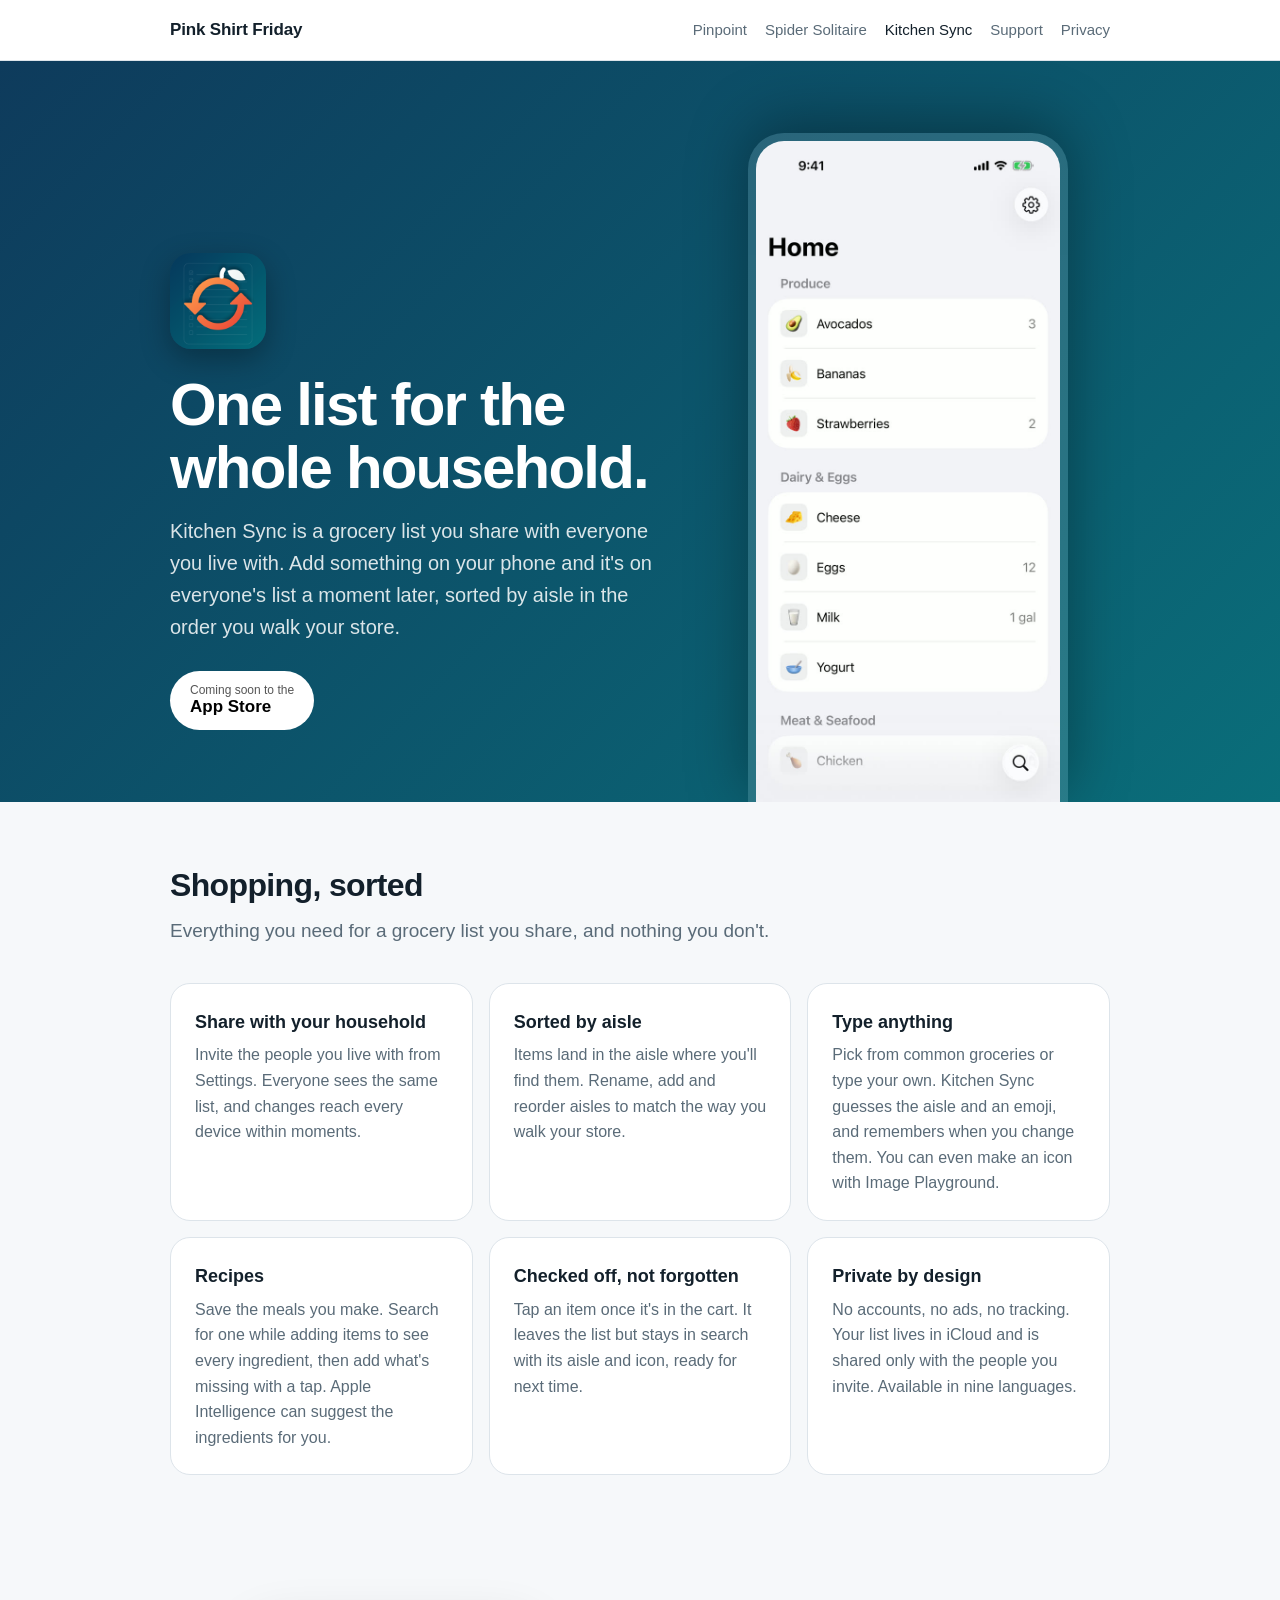
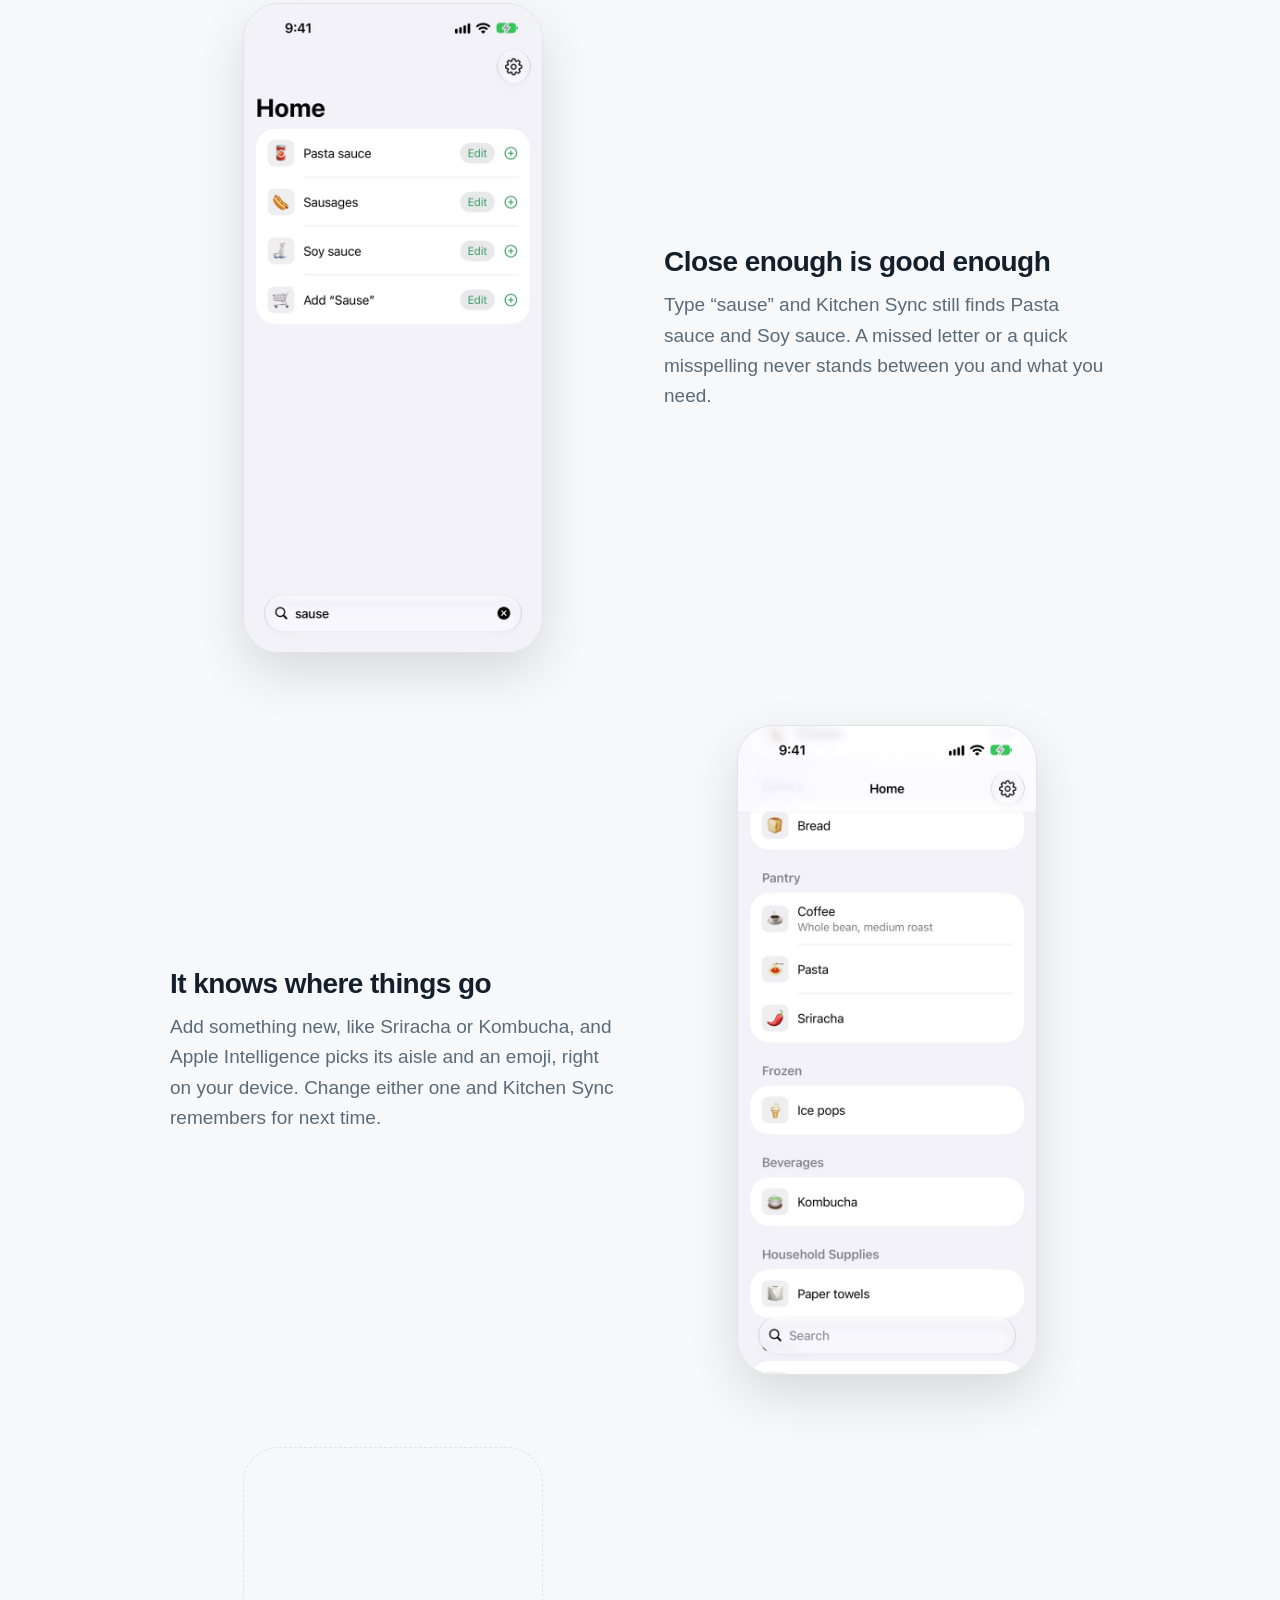
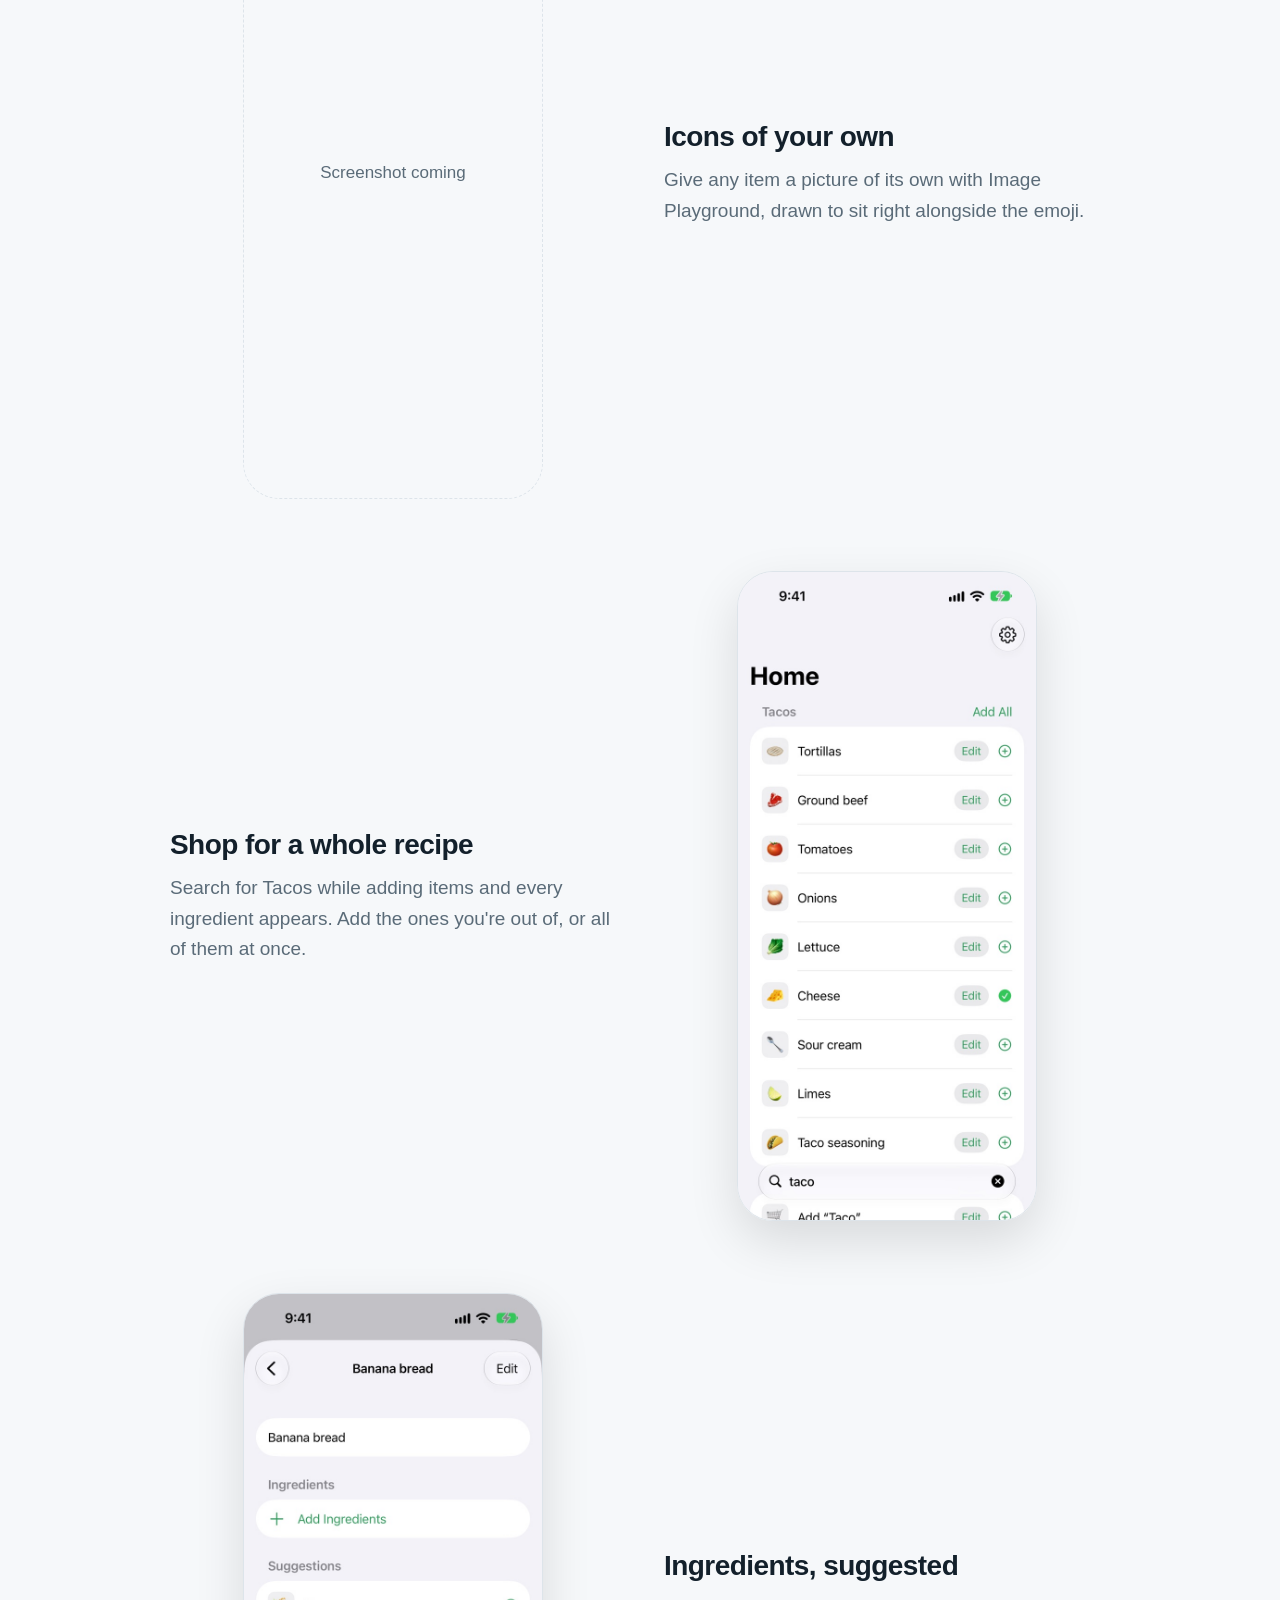
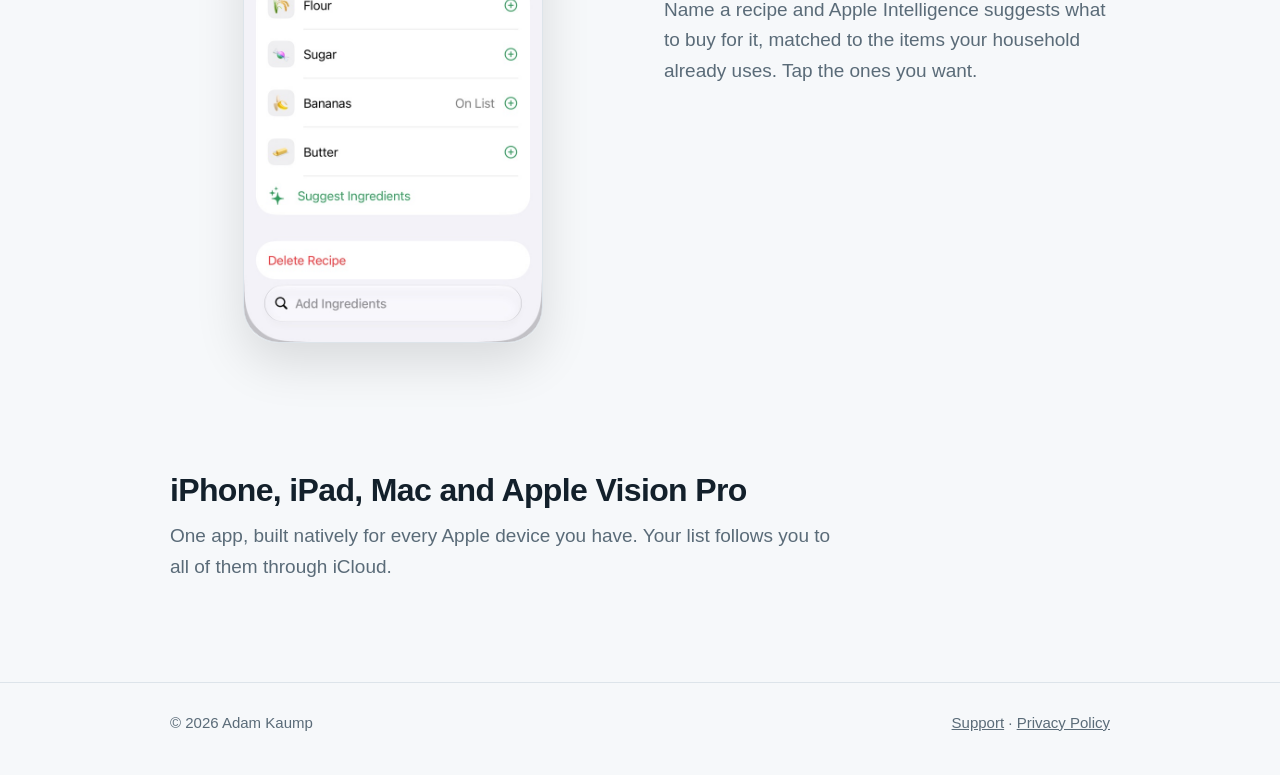
==== kitchen-sync/index.html @ 3f9046a2 "Spotlight Kitchen Sync features with a screenshot beside each Typo-tolerant search, guessed aisles, " ====
<!doctype html>
<html lang="en">
<head>
  <meta charset="utf-8">
  <meta name="viewport" content="width=device-width, initial-scale=1">
  <title>Kitchen Sync – Shared grocery list for your household</title>
  <meta name="description" content="One grocery list for everyone you live with, sorted by aisle in the order you walk your store. Recipes, smart suggestions and iCloud sync. For iPhone, iPad, Mac and Apple Vision Pro.">
  <meta property="og:title" content="Kitchen Sync">
  <meta property="og:description" content="One grocery list for the whole household, built for every Apple device.">
  <meta property="og:image" content="https://pinkshirtfriday.com/kitchen-sync/images/icon.png">
  <link rel="icon" href="/assets/favicon.png">
  <link rel="apple-touch-icon" href="/kitchen-sync/images/apple-touch-icon.png">
  <link rel="stylesheet" href="/assets/style.css">
</head>
<body>
  <header class="site-header">
    <div class="wrap">
      <a class="brand" href="/">Pink Shirt Friday</a>
      <nav class="nav">
        <a href="/pinpoint/">Pinpoint</a>
        <a href="/spider-solitaire/">Spider Solitaire</a>
        <a href="/kitchen-sync/" aria-current="page">Kitchen Sync</a>
        <a href="/support/">Support</a>
        <a href="/privacy/">Privacy</a>
      </nav>
    </div>
  </header>

  <main>
    <div class="hero">
      <div class="wrap">
        <div class="hero-copy">
          <img class="app-icon" src="/kitchen-sync/images/icon.png" alt="Kitchen Sync app icon">
          <h1>One list for the whole household.</h1>
          <p>Kitchen Sync is a grocery list you share with everyone you live with. Add something on your phone and it's on everyone's list a moment later, sorted by aisle in the order you walk your store.</p>
          <span class="badge"><span><small>Coming soon to the</small>App Store</span></span>
        </div>
        <img class="hero-phone" src="/kitchen-sync/images/01-list.jpg" alt="A grocery list sorted into Produce, Dairy &amp; Eggs and Meat &amp; Seafood, with quantities beside some items">
      </div>
    </div>

    <section>
      <div class="wrap">
        <h2>Shopping, sorted</h2>
        <p class="lead">Everything you need for a grocery list you share, and nothing you don't.</p>
        <div class="features">
          <div class="feature">
            <h3>Share with your household</h3>
            <p>Invite the people you live with from Settings. Everyone sees the same list, and changes reach every device within moments.</p>
          </div>
          <div class="feature">
            <h3>Sorted by aisle</h3>
            <p>Items land in the aisle where you'll find them. Rename, add and reorder aisles to match the way you walk your store.</p>
          </div>
          <div class="feature">
            <h3>Type anything</h3>
            <p>Pick from common groceries or type your own. Kitchen Sync guesses the aisle and an emoji, and remembers when you change them. You can even make an icon with Image Playground.</p>
          </div>
          <div class="feature">
            <h3>Recipes</h3>
            <p>Save the meals you make. Search for one while adding items to see every ingredient, then add what's missing with a tap. Apple Intelligence can suggest the ingredients for you.</p>
          </div>
          <div class="feature">
            <h3>Checked off, not forgotten</h3>
            <p>Tap an item once it's in the cart. It leaves the list but stays in search with its aisle and icon, ready for next time.</p>
          </div>
          <div class="feature">
            <h3>Private by design</h3>
            <p>No accounts, no ads, no tracking. Your list lives in iCloud and is shared only with the people you invite. Available in nine languages.</p>
          </div>
        </div>
      </div>
    </section>

    <section>
      <div class="wrap">
        <div class="spotlights">
          <div class="spotlight">
            <img src="/kitchen-sync/images/typos.jpg" alt="Searching for sause finds Pasta sauce, Sausages and Soy sauce" loading="lazy">
            <div>
              <h3>Close enough is good enough</h3>
              <p>Type “sause” and Kitchen Sync still finds Pasta sauce and Soy sauce. A missed letter or a quick misspelling never stands between you and what you need.</p>
            </div>
          </div>
          <div class="spotlight">
            <img src="/kitchen-sync/images/aisles-guessed.jpg" alt="Sriracha added to Pantry with a chili pepper, Ice pops to Frozen and Kombucha to Beverages" loading="lazy">
            <div>
              <h3>It knows where things go</h3>
              <p>Add something new, like Sriracha or Kombucha, and Apple Intelligence picks its aisle and an emoji, right on your device. Change either one and Kitchen Sync remembers for next time.</p>
            </div>
          </div>
          <div class="spotlight">
            <div class="shot-placeholder">Screenshot coming</div>
            <div>
              <h3>Icons of your own</h3>
              <p>Give any item a picture of its own with Image Playground, drawn to sit right alongside the emoji.</p>
            </div>
          </div>
          <div class="spotlight">
            <img src="/kitchen-sync/images/recipe-search.jpg" alt="Searching for taco shows the Tacos recipe's ingredients, with an Add All button" loading="lazy">
            <div>
              <h3>Shop for a whole recipe</h3>
              <p>Search for Tacos while adding items and every ingredient appears. Add the ones you're out of, or all of them at once.</p>
            </div>
          </div>
          <div class="spotlight">
            <img src="/kitchen-sync/images/suggested-ingredients.jpg" alt="A Banana bread recipe with suggested ingredients: flour, sugar, bananas and butter" loading="lazy">
            <div>
              <h3>Ingredients, suggested</h3>
              <p>Name a recipe and Apple Intelligence suggests what to buy for it, matched to the items your household already uses. Tap the ones you want.</p>
            </div>
          </div>
        </div>
      </div>
    </section>

    <section class="platforms">
      <div class="wrap">
        <h2>iPhone, iPad, Mac and Apple Vision Pro</h2>
        <p class="lead">One app, built natively for every Apple device you have. Your list follows you to all of them through iCloud.</p>
      </div>
    </section>
  </main>

  <footer class="site-footer">
    <div class="wrap">
      <span>© 2026 Adam Kaump</span>
      <span><a href="/support/">Support</a> · <a href="/privacy/">Privacy Policy</a></span>
    </div>
  </footer>
</body>
</html>
---- assets/style.css ----
:root {
  --bg: #f6f8fa;
  --surface: #ffffff;
  --text: #13202b;
  --muted: #5a6b78;
  --line: #dde4ea;
  --accent: #e5483d;
  --ocean-1: #0e3b5c;
  --ocean-2: #0a6e7a;
  --radius: 20px;
  color-scheme: light dark;
}

@media (prefers-color-scheme: dark) {
  :root {
    --bg: #0b141b;
    --surface: #121f29;
    --text: #e8eef3;
    --muted: #9aabb8;
    --line: #22323e;
    --accent: #ff6f60;
  }
}

* { box-sizing: border-box; }

html { -webkit-text-size-adjust: 100%; }

body {
  margin: 0;
  background: var(--bg);
  color: var(--text);
  font: 17px/1.6 -apple-system, BlinkMacSystemFont, "SF Pro Text", "Segoe UI", Roboto, Helvetica, Arial, sans-serif;
}

a { color: var(--accent); }
a:hover { text-decoration-thickness: 2px; }

img { max-width: 100%; height: auto; display: block; }

.wrap { max-width: 980px; margin: 0 auto; padding: 0 20px; }
.narrow { max-width: 720px; }

.site-header {
  border-bottom: 1px solid var(--line);
  background: var(--surface);
}
.site-header .wrap {
  display: flex;
  align-items: center;
  justify-content: space-between;
  gap: 16px;
  min-height: 60px;
}
.brand {
  font-weight: 700;
  color: var(--text);
  text-decoration: none;
  letter-spacing: -0.01em;
}
.nav { display: flex; gap: 18px; flex-wrap: wrap; }
.nav a { color: var(--muted); text-decoration: none; font-size: 15px; }
.nav a:hover, .nav a[aria-current="page"] { color: var(--text); }

.hero {
  background: linear-gradient(135deg, var(--ocean-1), var(--ocean-2));
  color: #fff;
  padding: 72px 0 0;
  overflow: hidden;
}
.hero .wrap {
  display: grid;
  grid-template-columns: 1.1fr 0.9fr;
  gap: 40px;
  align-items: end;
}
.hero-copy { padding-bottom: 72px; }
.hero .app-icon {
  width: 96px;
  border-radius: 22%;
  box-shadow: 0 10px 30px rgba(0, 0, 0, 0.3);
  margin-bottom: 24px;
}
.hero h1 {
  font-size: clamp(40px, 6vw, 60px);
  line-height: 1.05;
  margin: 0 0 16px;
  letter-spacing: -0.03em;
}
.hero p { font-size: 20px; color: rgba(255, 255, 255, 0.85); margin: 0 0 28px; max-width: 30em; }
.hero-phone {
  justify-self: center;
  width: min(320px, 100%);
  border-radius: 36px 36px 0 0;
  border: 8px solid rgba(255, 255, 255, 0.12);
  border-bottom: 0;
  box-shadow: 0 -10px 60px rgba(0, 0, 0, 0.35);
}

.badge {
  display: inline-flex;
  align-items: center;
  gap: 10px;
  background: #fff;
  color: #000;
  text-decoration: none;
  font-weight: 600;
  padding: 12px 20px;
  border-radius: 999px;
}
.badge small { display: block; font-weight: 400; font-size: 12px; color: #555; line-height: 1.2; }
.badge span { line-height: 1.2; }

section { padding: 64px 0; }
section h2 {
  font-size: 32px;
  letter-spacing: -0.02em;
  margin: 0 0 12px;
  line-height: 1.2;
}
.lead { color: var(--muted); font-size: 19px; margin: 0 0 36px; max-width: 36em; }

.features {
  display: grid;
  grid-template-columns: repeat(auto-fit, minmax(240px, 1fr));
  gap: 16px;
}
.feature {
  background: var(--surface);
  border: 1px solid var(--line);
  border-radius: var(--radius);
  padding: 24px;
}
.feature h3 { margin: 0 0 6px; font-size: 18px; }
.feature p { margin: 0; color: var(--muted); font-size: 16px; }

.gallery {
  display: flex;
  gap: 20px;
  overflow-x: auto;
  scroll-snap-type: x mandatory;
  padding-bottom: 12px;
}
.gallery figure { margin: 0; flex: 0 0 min(260px, 70%); scroll-snap-align: start; }
.gallery img { border-radius: 28px; border: 1px solid var(--line); }
.gallery figcaption { color: var(--muted); font-size: 15px; margin-top: 10px; text-align: center; }

/* Spotlights: a screenshot beside a short callout, alternating sides. */
.spotlights { display: grid; gap: 72px; }
.spotlight {
  display: grid;
  grid-template-columns: 1fr 1fr;
  gap: 48px;
  align-items: center;
}
.spotlight > :first-child {
  justify-self: center;
  width: min(300px, 100%);
  border-radius: 36px;
  border: 1px solid var(--line);
  box-shadow: 0 20px 50px rgba(0, 0, 0, 0.12);
}
.spotlight:nth-child(even) > :first-child { order: 2; }
.spotlight h3 { font-size: 28px; letter-spacing: -0.02em; line-height: 1.2; margin: 0 0 12px; }
.spotlight p { color: var(--muted); font-size: 19px; margin: 0; max-width: 26em; }
.shot-placeholder {
  aspect-ratio: 644 / 1400;
  display: grid;
  place-items: center;
  color: var(--muted);
  border-style: dashed !important;
  box-shadow: none !important;
}

.platforms img { border-radius: 14px; border: 1px solid var(--line); margin-top: 8px; }

.doc { padding: 56px 0 72px; }
.doc h1 { font-size: clamp(32px, 5vw, 44px); letter-spacing: -0.02em; line-height: 1.15; margin: 0 0 8px; }
.doc .updated { color: var(--muted); margin: 0 0 32px; }
.doc h2 { font-size: 22px; margin: 36px 0 8px; }
.doc p, .doc li { color: var(--text); }
.doc ul { padding-left: 1.2em; }

.callout {
  background: var(--surface);
  border: 1px solid var(--line);
  border-left: 4px solid var(--accent);
  border-radius: 12px;
  padding: 18px 20px;
  margin: 24px 0;
}
.callout p { margin: 0; }

details {
  background: var(--surface);
  border: 1px solid var(--line);
  border-radius: 14px;
  padding: 16px 20px;
  margin: 12px 0;
}
summary { cursor: pointer; font-weight: 600; }
details p { margin: 10px 0 0; color: var(--muted); }

.apps { display: grid; gap: 16px; }
.app-card {
  display: flex;
  align-items: center;
  gap: 20px;
  background: var(--surface);
  border: 1px solid var(--line);
  border-radius: var(--radius);
  padding: 20px;
  color: var(--text);
  text-decoration: none;
}
.app-card:hover { border-color: var(--muted); }
.app-card img { width: 72px; border-radius: 22%; flex: none; }
.app-card h3 { margin: 0; font-size: 20px; }
.app-card p { margin: 2px 0 0; color: var(--muted); }

.site-footer {
  border-top: 1px solid var(--line);
  color: var(--muted);
  font-size: 15px;
  padding: 28px 0 40px;
}
.site-footer .wrap { display: flex; flex-wrap: wrap; gap: 8px 24px; justify-content: space-between; }
.site-footer a { color: var(--muted); }

@media (max-width: 760px) {
  .hero { padding-top: 48px; }
  .hero .wrap { grid-template-columns: 1fr; gap: 8px; }
  .hero-copy { padding-bottom: 32px; }
  .hero-phone { width: min(260px, 80%); }
  .spotlights { gap: 56px; }
  .spotlight { grid-template-columns: 1fr; gap: 24px; }
  .spotlight:nth-child(even) > :first-child { order: 0; }
  .spotlight > :first-child { width: min(260px, 80%); }
  section { padding: 48px 0; }
}
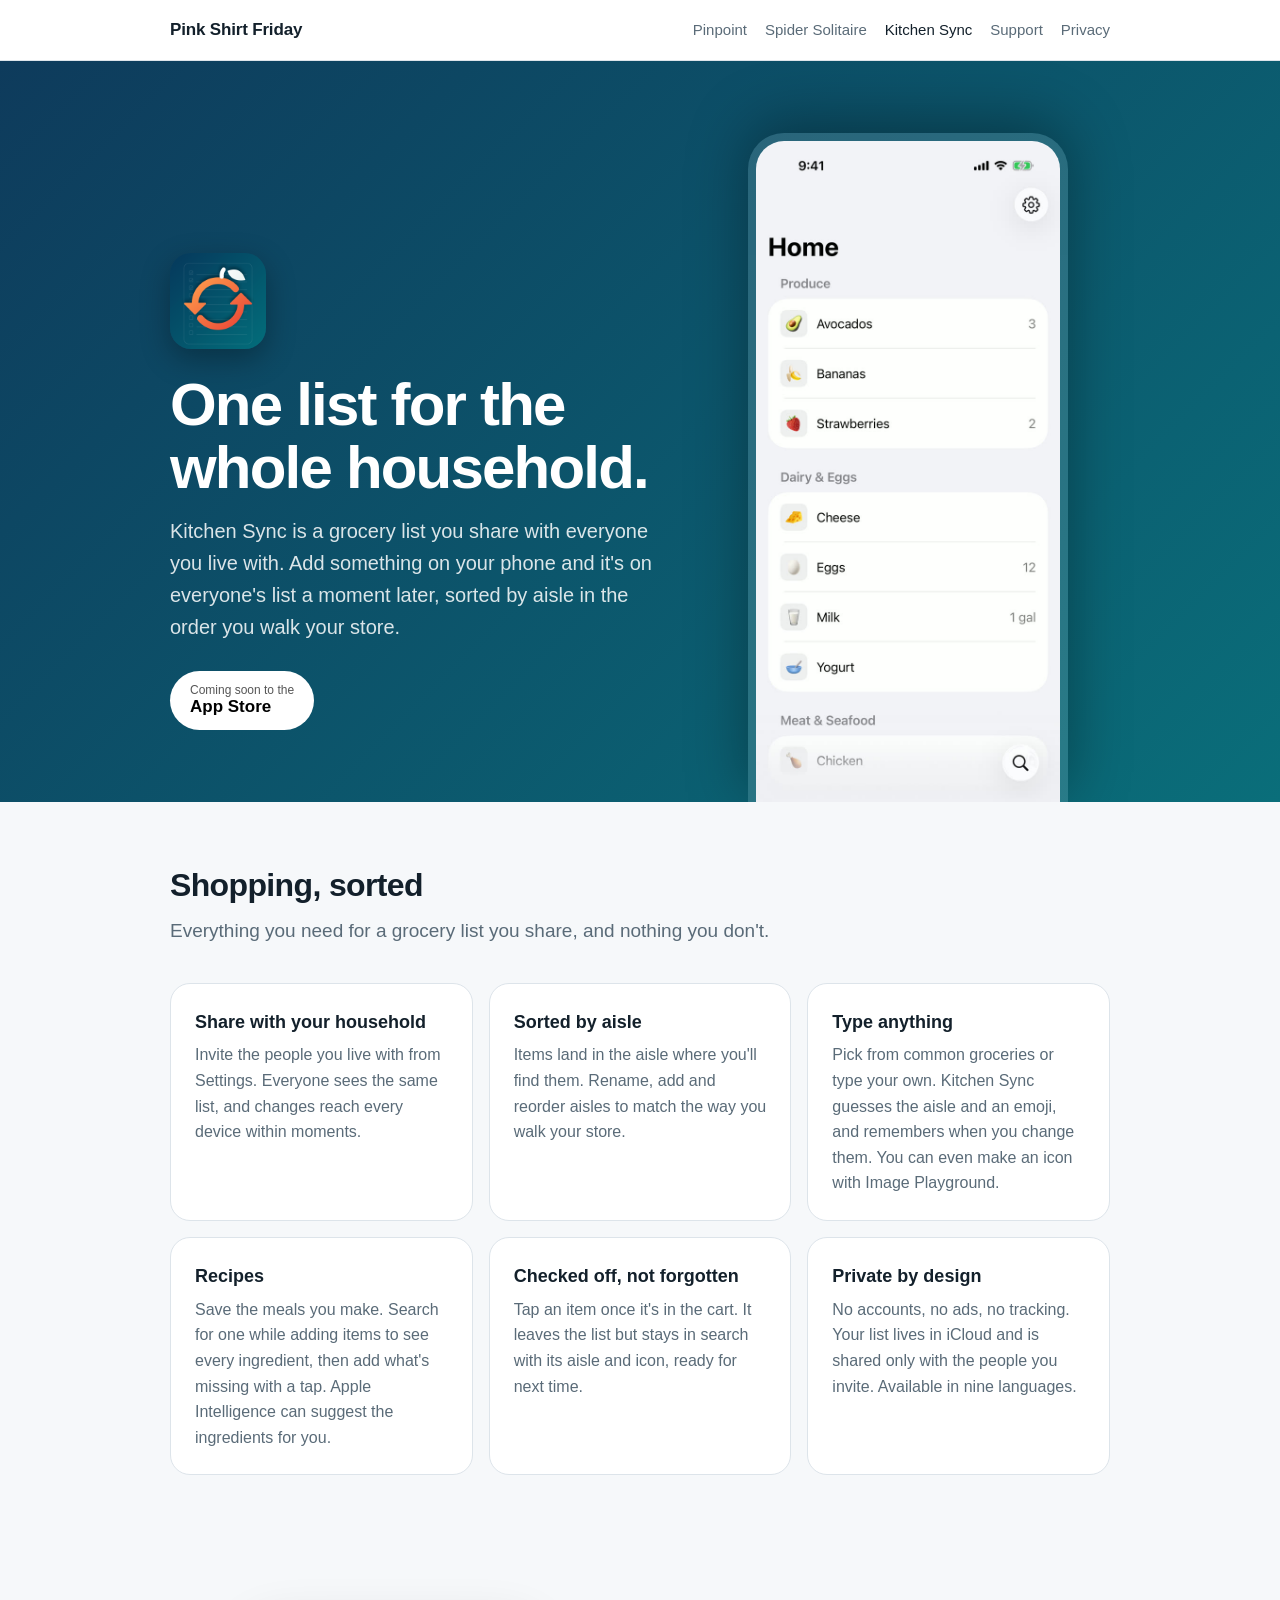
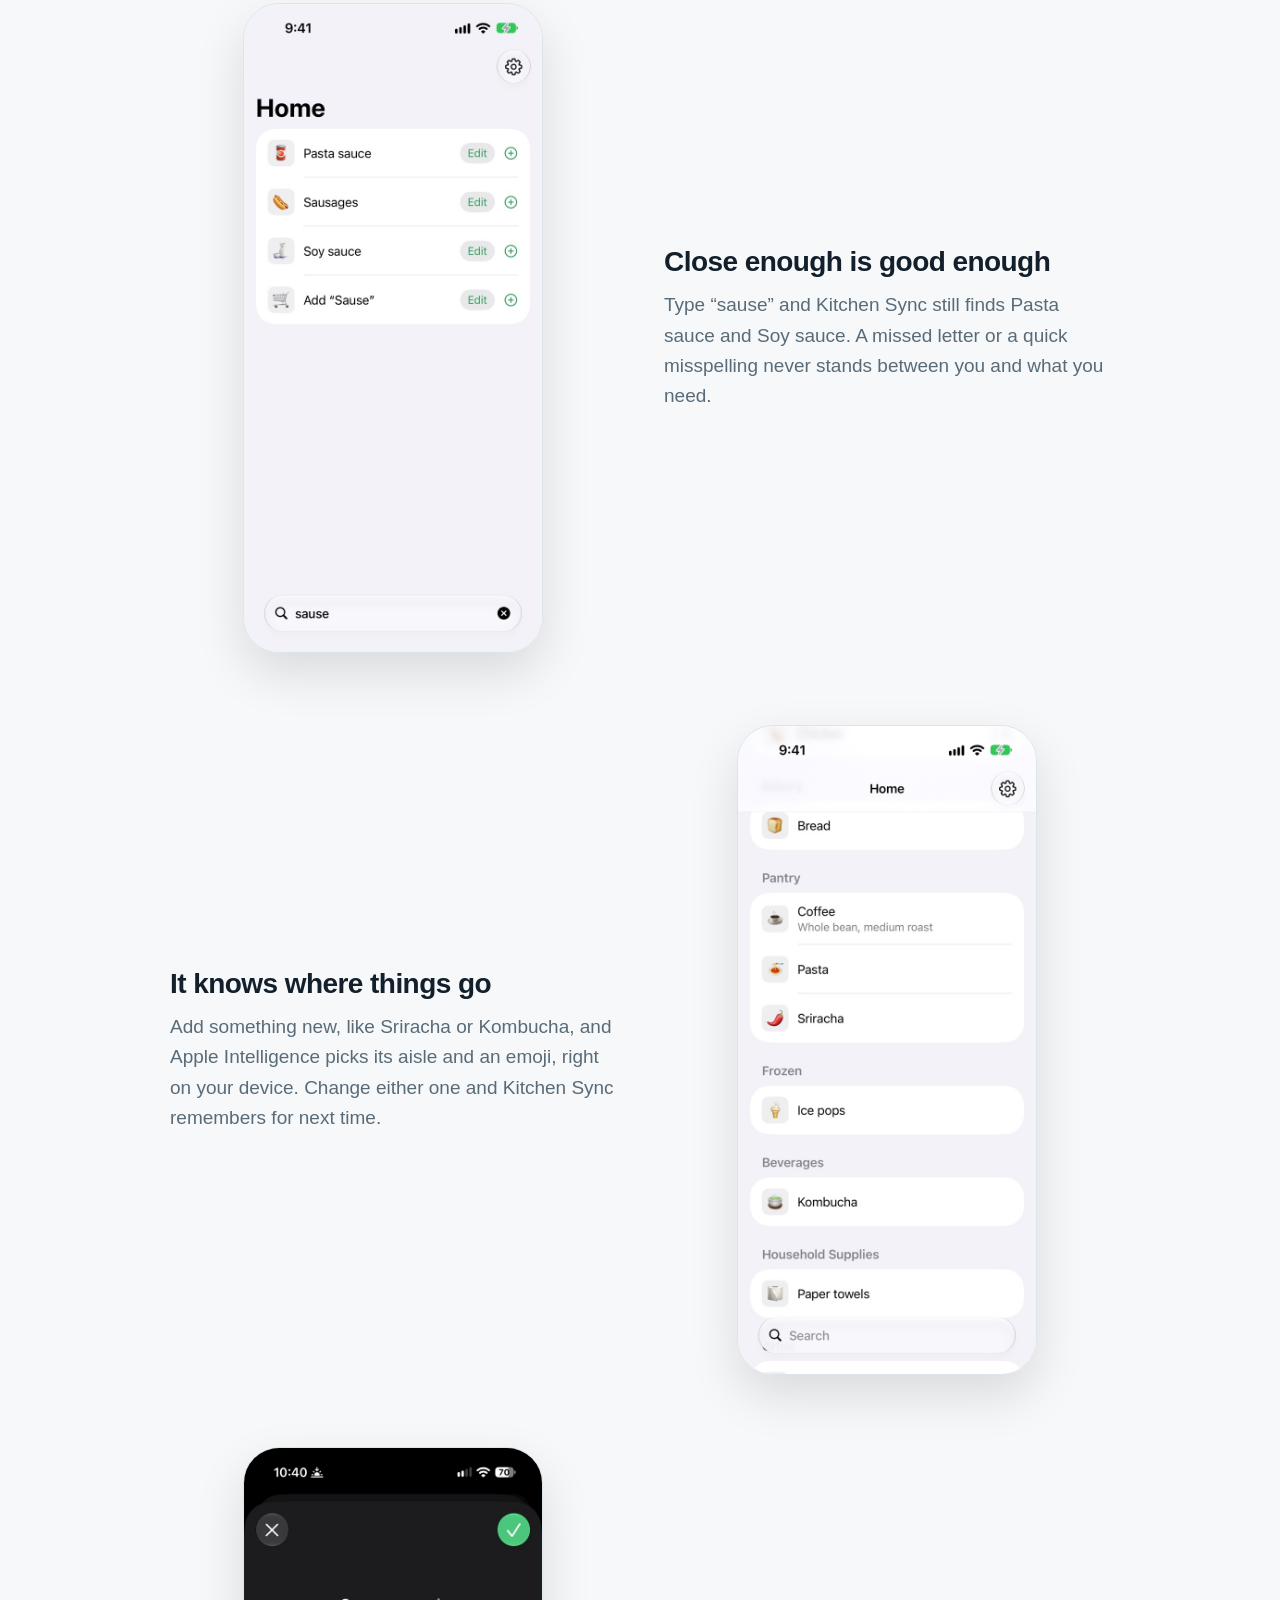
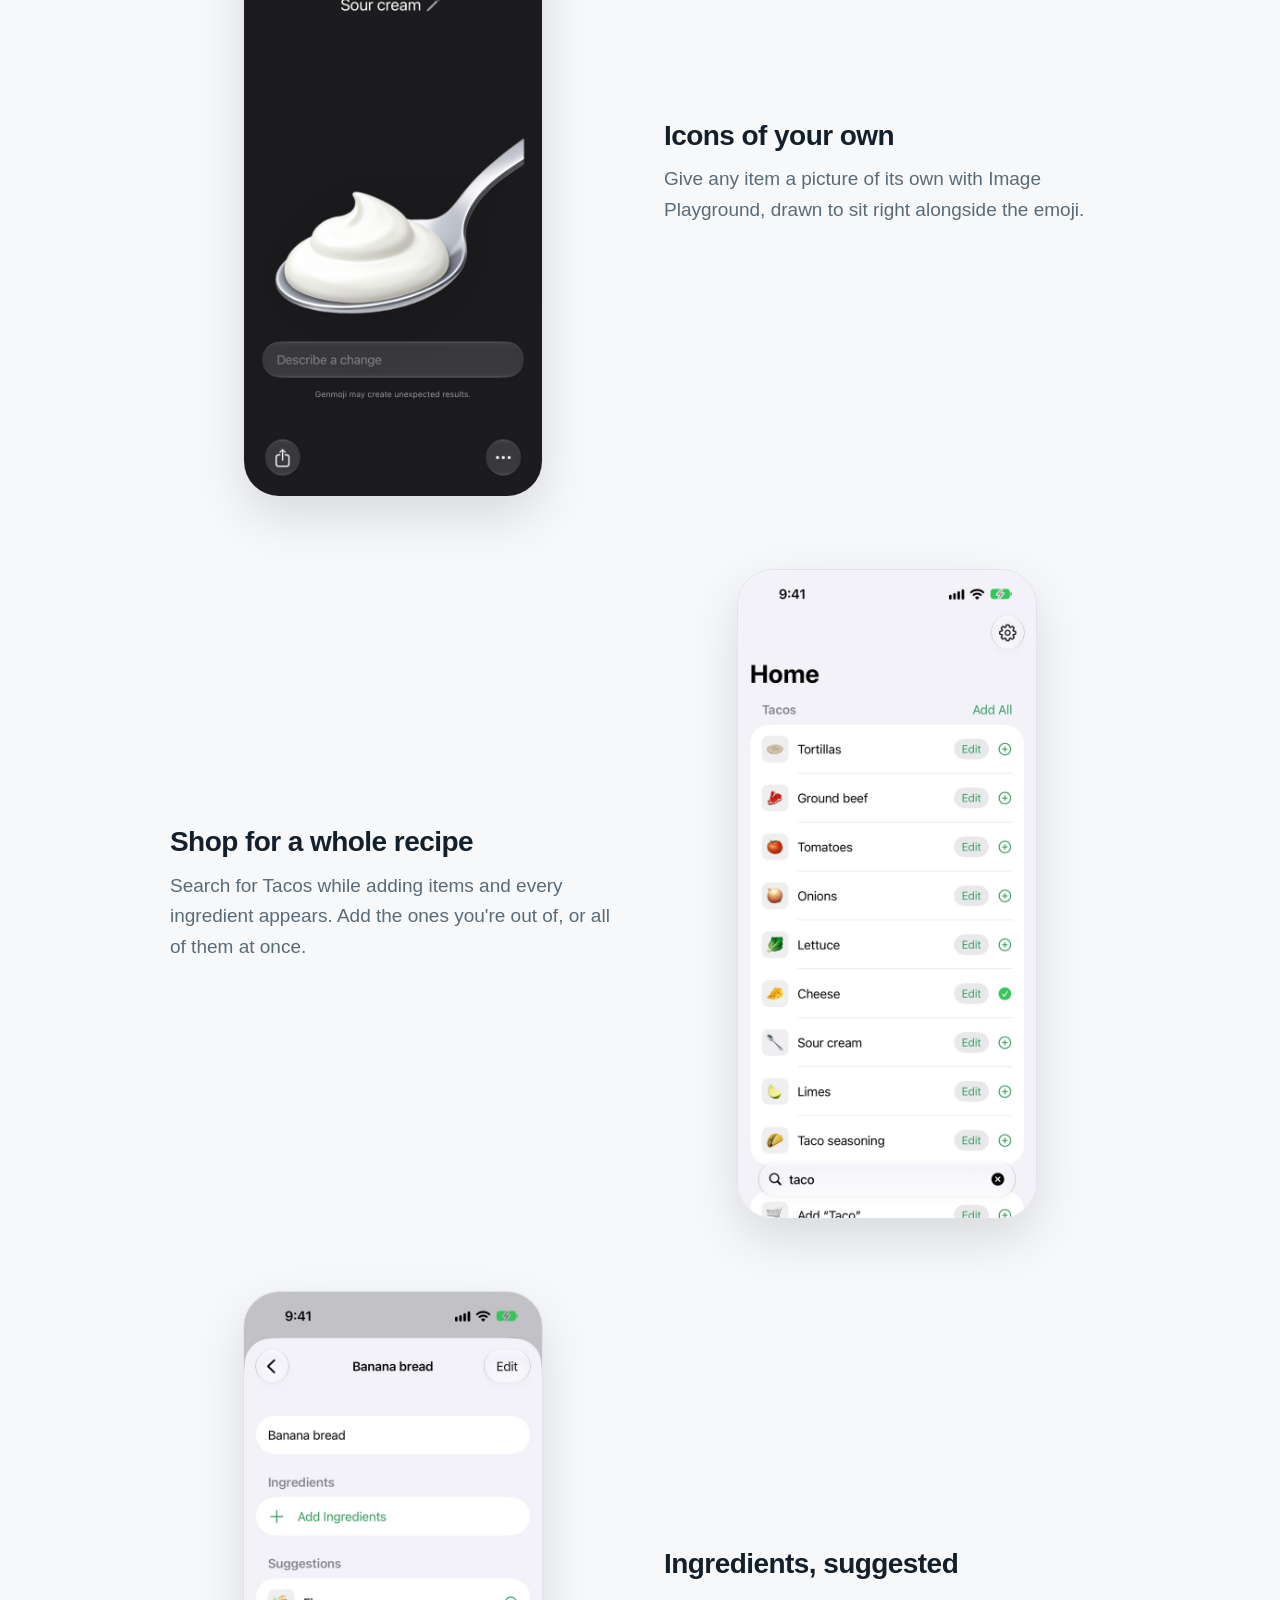
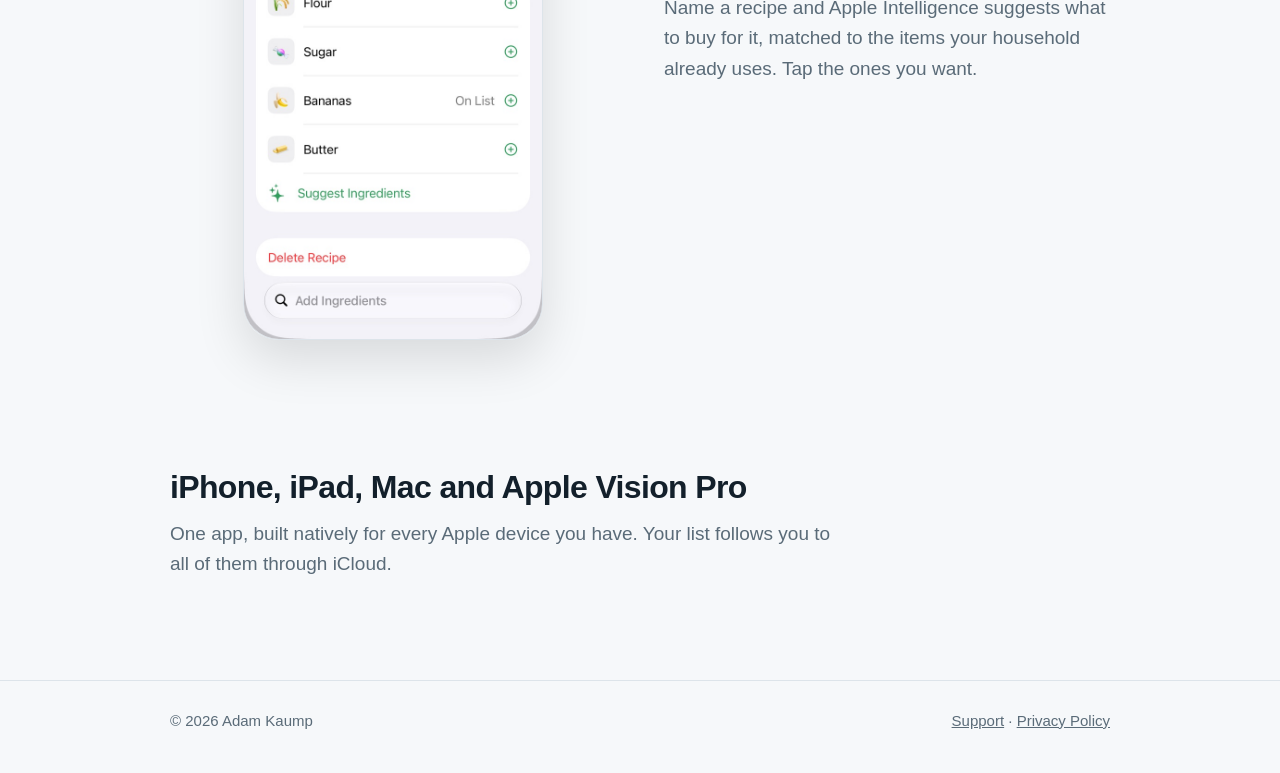
==== commit e1c507b8: "Show Image Playground drawing an icon for sour cream Co-Authored-By: Claude Opus 5.5 (1M context) <n" ====
--- a/kitchen-sync/index.html
+++ b/kitchen-sync/index.html
@@ -90,7 +90,7 @@
             </div>
           </div>
           <div class="spotlight">
-            <div class="shot-placeholder">Screenshot coming</div>
+            <img src="/kitchen-sync/images/image-playground.jpg" alt="Image Playground drawing sour cream piled on a spoon, ready to use as the item's icon" loading="lazy">
             <div>
               <h3>Icons of your own</h3>
               <p>Give any item a picture of its own with Image Playground, drawn to sit right alongside the emoji.</p>
--- a/assets/style.css
+++ b/assets/style.css
@@ -163,14 +163,6 @@
 .spotlight:nth-child(even) > :first-child { order: 2; }
 .spotlight h3 { font-size: 28px; letter-spacing: -0.02em; line-height: 1.2; margin: 0 0 12px; }
 .spotlight p { color: var(--muted); font-size: 19px; margin: 0; max-width: 26em; }
-.shot-placeholder {
-  aspect-ratio: 644 / 1400;
-  display: grid;
-  place-items: center;
-  color: var(--muted);
-  border-style: dashed !important;
-  box-shadow: none !important;
-}
 
 .platforms img { border-radius: 14px; border: 1px solid var(--line); margin-top: 8px; }
 
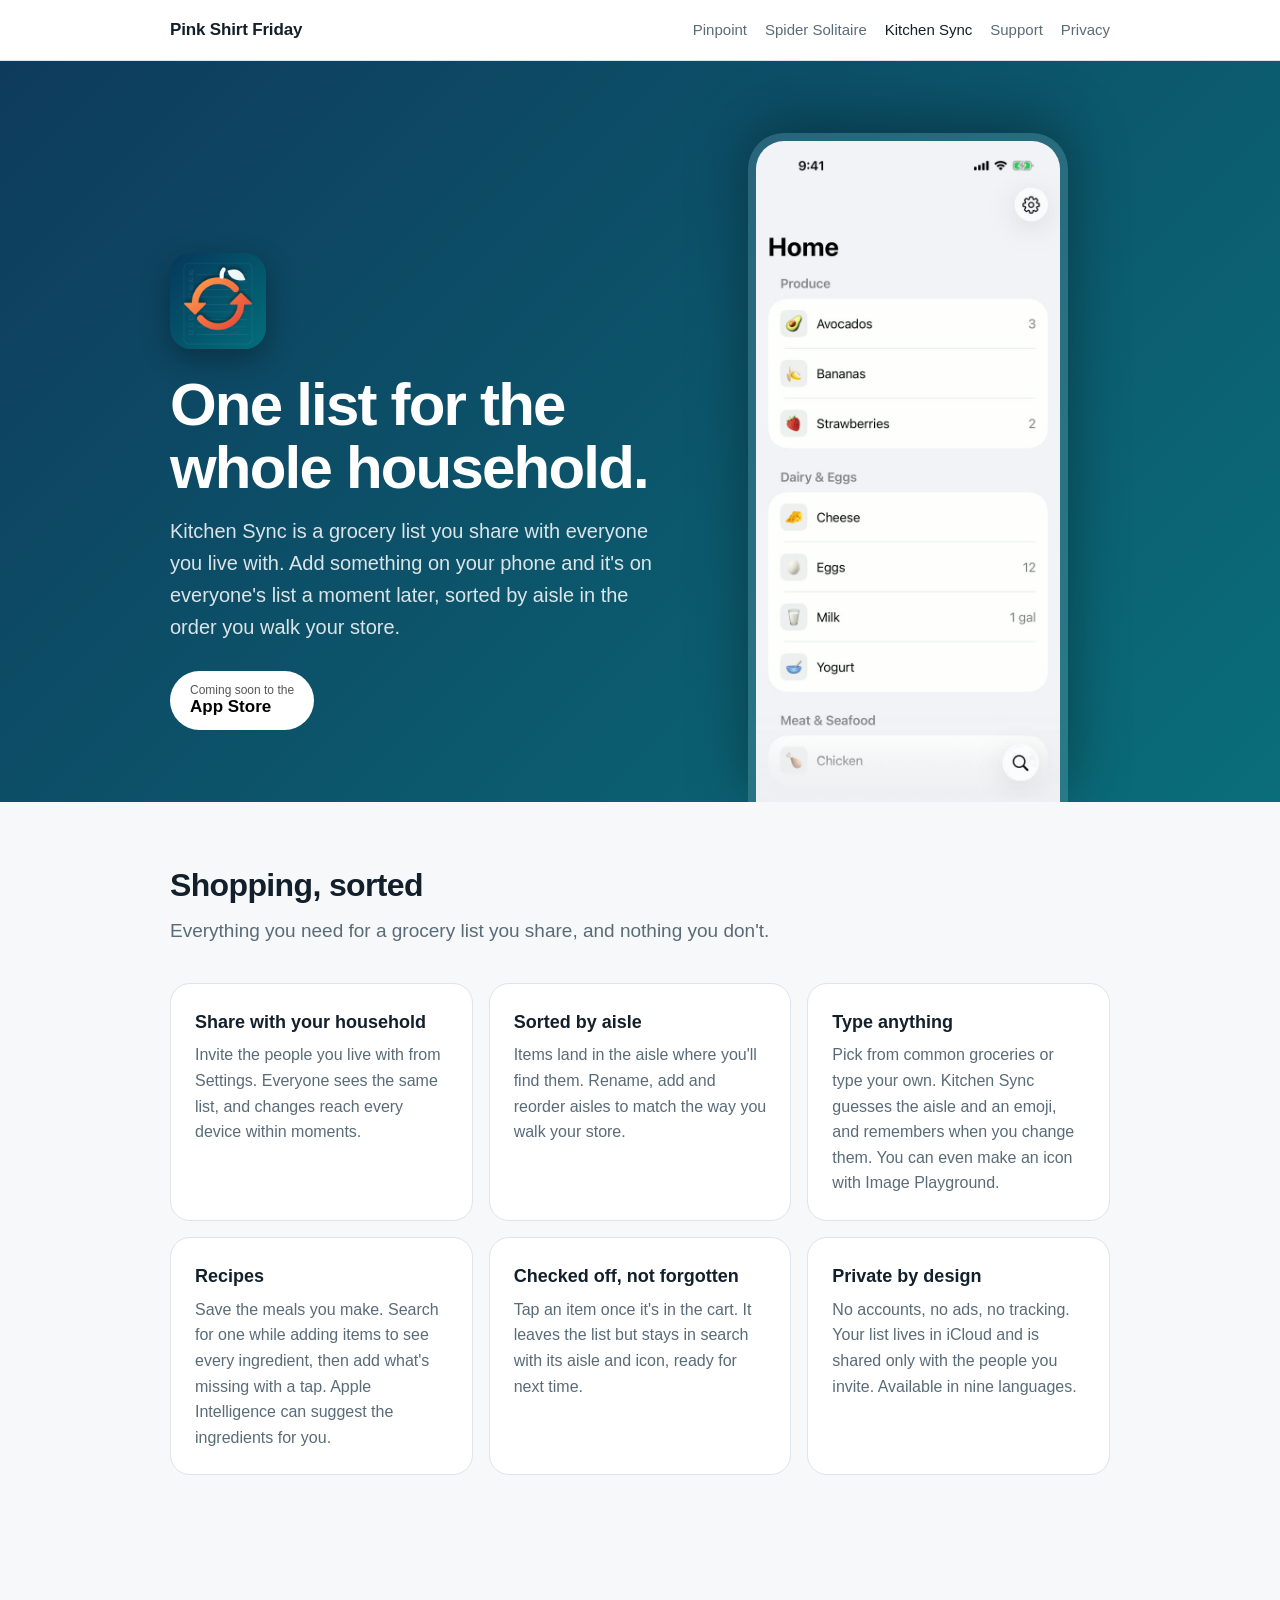
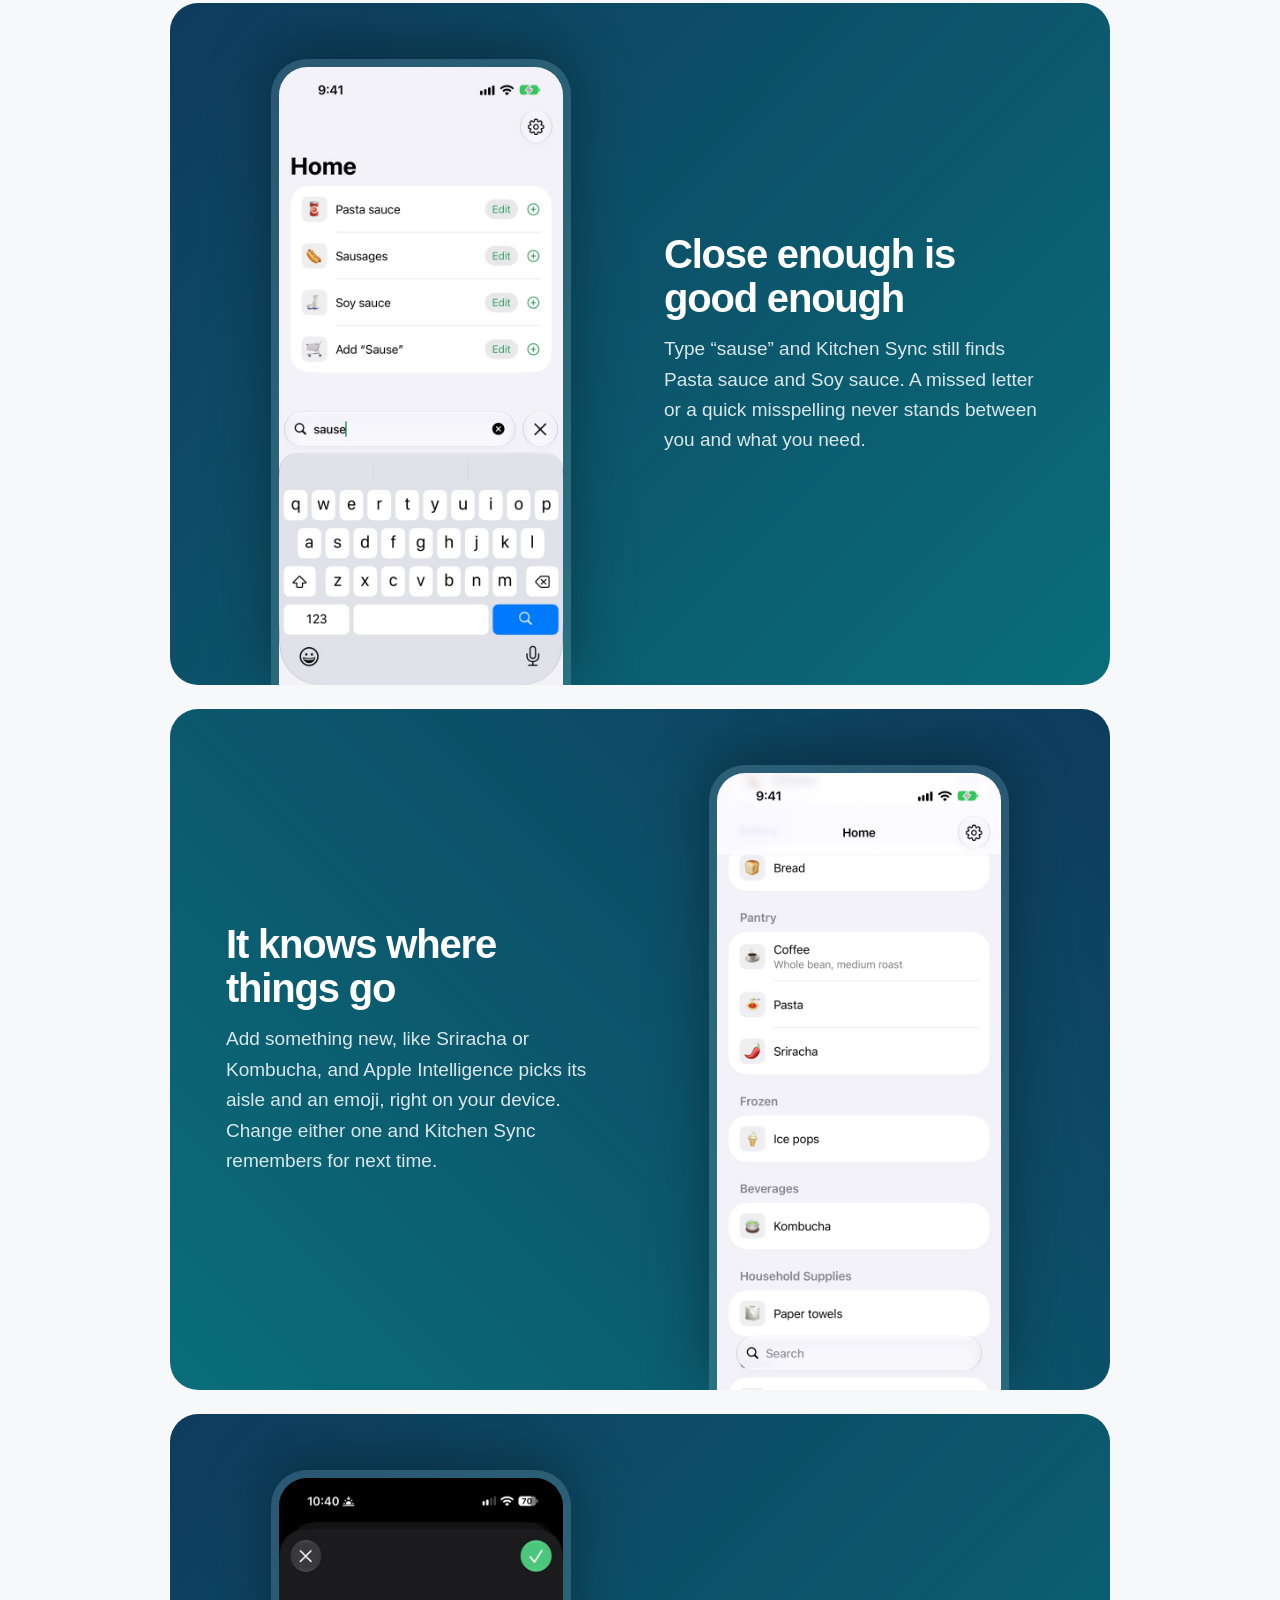
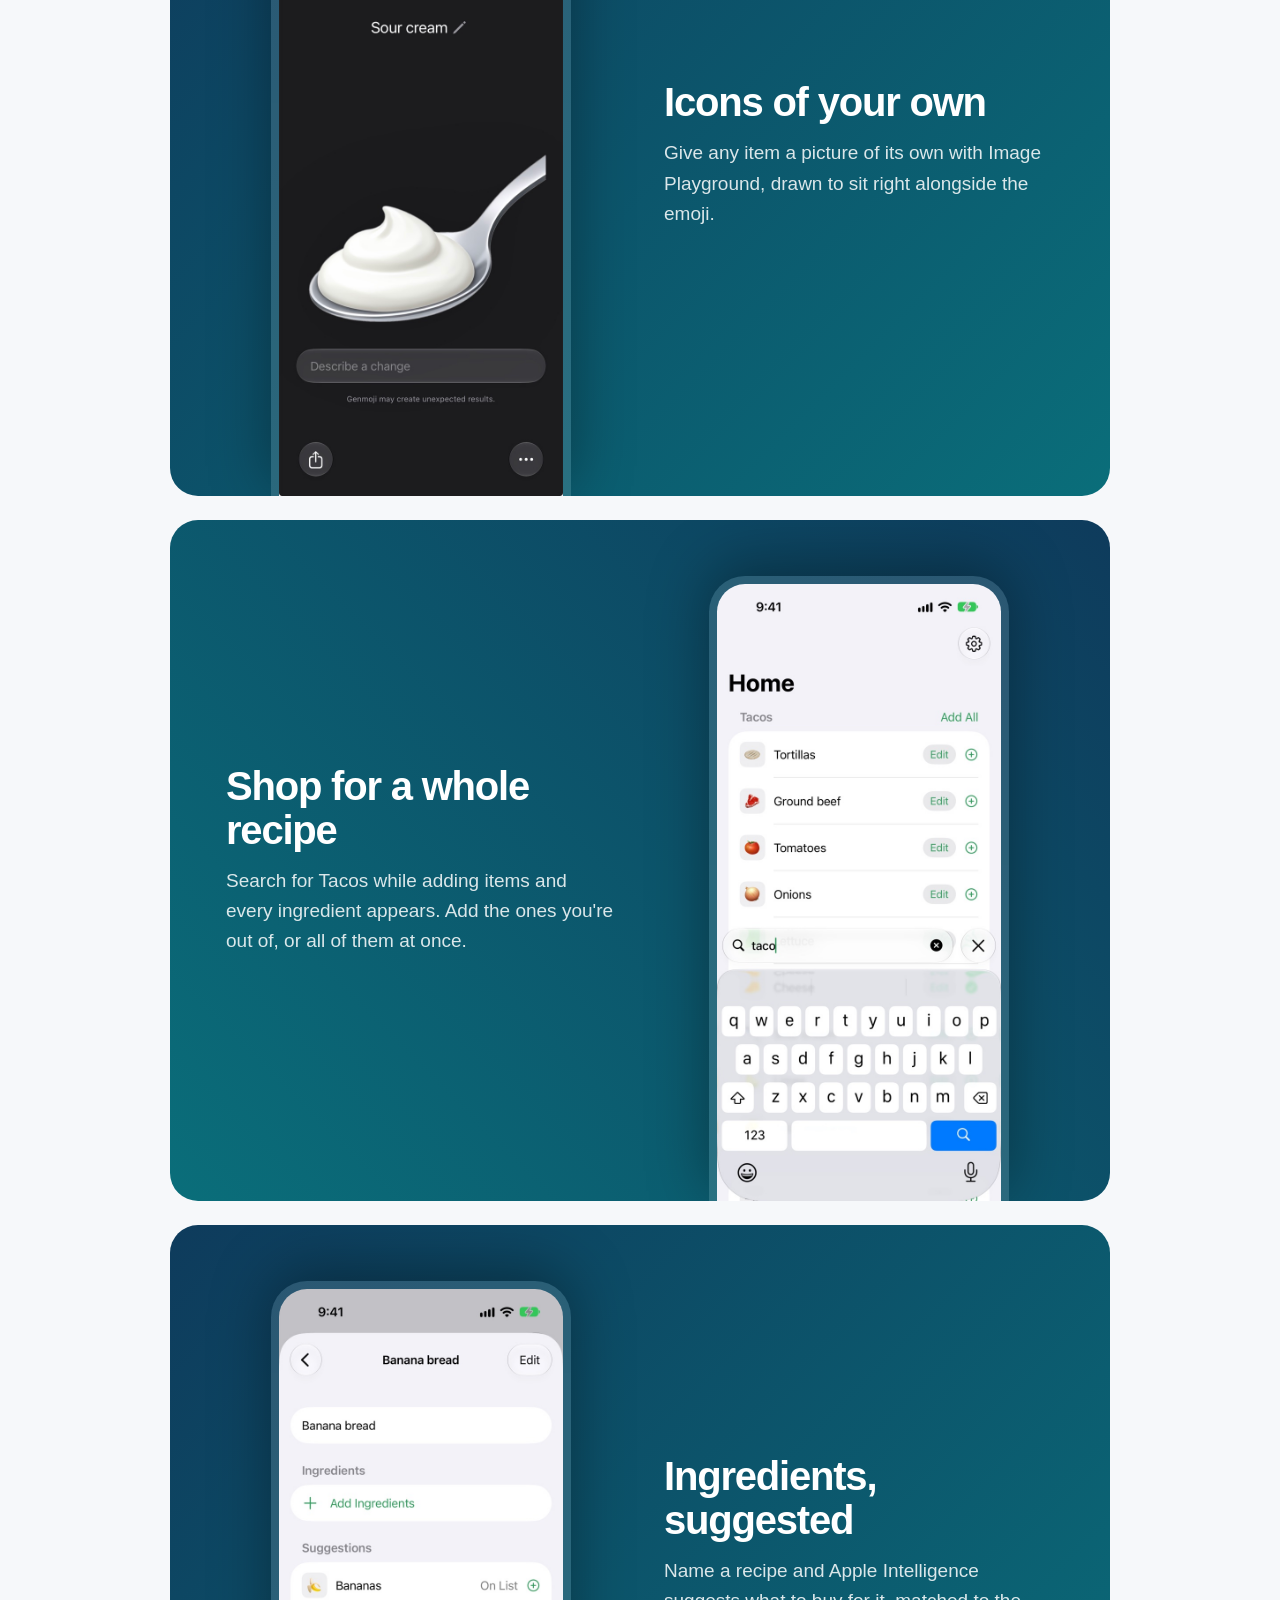
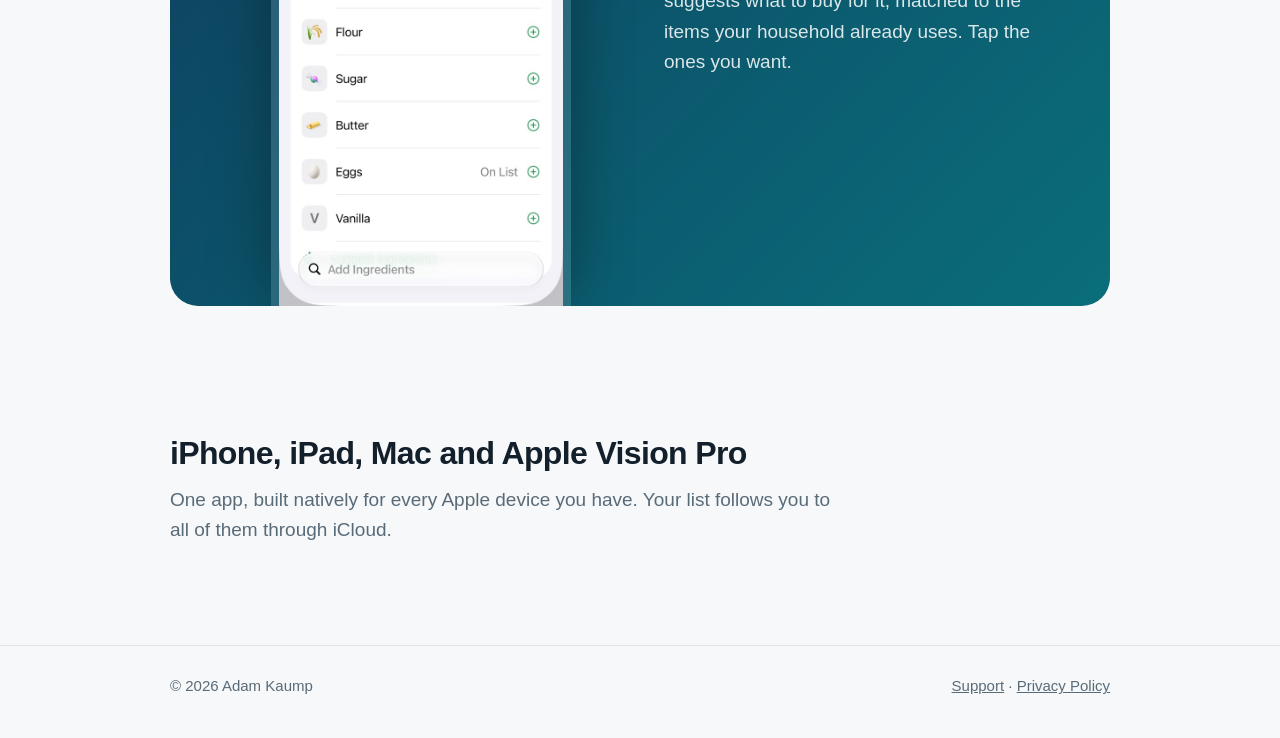
==== commit cd151f7c: "Show the keyboard in search screenshots, and fuller banana bread suggestions Co-Authored-By: Claude " ====
--- a/kitchen-sync/index.html
+++ b/kitchen-sync/index.html
@@ -76,7 +76,7 @@
       <div class="wrap">
         <div class="spotlights">
           <div class="spotlight">
-            <img src="/kitchen-sync/images/typos.jpg" alt="Searching for sause finds Pasta sauce, Sausages and Soy sauce" loading="lazy">
+            <img src="/kitchen-sync/images/typos.jpg" alt="Typing sause finds Pasta sauce, Sausages and Soy sauce" loading="lazy">
             <div>
               <h3>Close enough is good enough</h3>
               <p>Type “sause” and Kitchen Sync still finds Pasta sauce and Soy sauce. A missed letter or a quick misspelling never stands between you and what you need.</p>
@@ -104,7 +104,7 @@
             </div>
           </div>
           <div class="spotlight">
-            <img src="/kitchen-sync/images/suggested-ingredients.jpg" alt="A Banana bread recipe with suggested ingredients: flour, sugar, bananas and butter" loading="lazy">
+            <img src="/kitchen-sync/images/suggested-ingredients.jpg" alt="A Banana bread recipe with suggested ingredients: bananas, flour, sugar, butter, eggs and vanilla" loading="lazy">
             <div>
               <h3>Ingredients, suggested</h3>
               <p>Name a recipe and Apple Intelligence suggests what to buy for it, matched to the items your household already uses. Tap the ones you want.</p>
--- a/assets/style.css
+++ b/assets/style.css
@@ -145,24 +145,38 @@
 .gallery img { border-radius: 28px; border: 1px solid var(--line); }
 .gallery figcaption { color: var(--muted); font-size: 15px; margin-top: 10px; text-align: center; }
 
-/* Spotlights: a screenshot beside a short callout, alternating sides. */
-.spotlights { display: grid; gap: 72px; }
+/* Spotlights: hero-style bands, a phone rising from the bottom edge beside a short callout,
+   switching sides each time. */
+.spotlights { display: grid; gap: 24px; }
 .spotlight {
   display: grid;
   grid-template-columns: 1fr 1fr;
   gap: 48px;
-  align-items: center;
-}
-.spotlight > :first-child {
+  align-items: end;
+  padding: 56px 56px 0;
+  border-radius: 28px;
+  overflow: hidden;
+  background: linear-gradient(135deg, var(--ocean-1), var(--ocean-2));
+  color: #fff;
+}
+.spotlight:nth-child(even) { background: linear-gradient(225deg, var(--ocean-1), var(--ocean-2)); }
+.spotlight img {
   justify-self: center;
   width: min(300px, 100%);
-  border-radius: 36px;
-  border: 1px solid var(--line);
-  box-shadow: 0 20px 50px rgba(0, 0, 0, 0.12);
-}
-.spotlight:nth-child(even) > :first-child { order: 2; }
-.spotlight h3 { font-size: 28px; letter-spacing: -0.02em; line-height: 1.2; margin: 0 0 12px; }
-.spotlight p { color: var(--muted); font-size: 19px; margin: 0; max-width: 26em; }
+  border-radius: 36px 36px 0 0;
+  border: 8px solid rgba(255, 255, 255, 0.12);
+  border-bottom: 0;
+  box-shadow: 0 -10px 60px rgba(0, 0, 0, 0.35);
+}
+.spotlight:nth-child(even) img { order: 2; }
+.spotlight > div { align-self: center; padding-bottom: 56px; }
+.spotlight h3 {
+  font-size: clamp(30px, 4vw, 40px);
+  line-height: 1.1;
+  letter-spacing: -0.03em;
+  margin: 0 0 14px;
+}
+.spotlight p { color: rgba(255, 255, 255, 0.85); font-size: 19px; margin: 0; max-width: 26em; }
 
 .platforms img { border-radius: 14px; border: 1px solid var(--line); margin-top: 8px; }
 
@@ -224,9 +238,8 @@
   .hero .wrap { grid-template-columns: 1fr; gap: 8px; }
   .hero-copy { padding-bottom: 32px; }
   .hero-phone { width: min(260px, 80%); }
-  .spotlights { gap: 56px; }
-  .spotlight { grid-template-columns: 1fr; gap: 24px; }
-  .spotlight:nth-child(even) > :first-child { order: 0; }
-  .spotlight > :first-child { width: min(260px, 80%); }
+  .spotlight { grid-template-columns: 1fr; gap: 8px; padding: 40px 24px 0; }
+  .spotlight img, .spotlight:nth-child(even) img { order: 2; width: min(260px, 80%); }
+  .spotlight > div { padding-bottom: 24px; }
   section { padding: 48px 0; }
 }
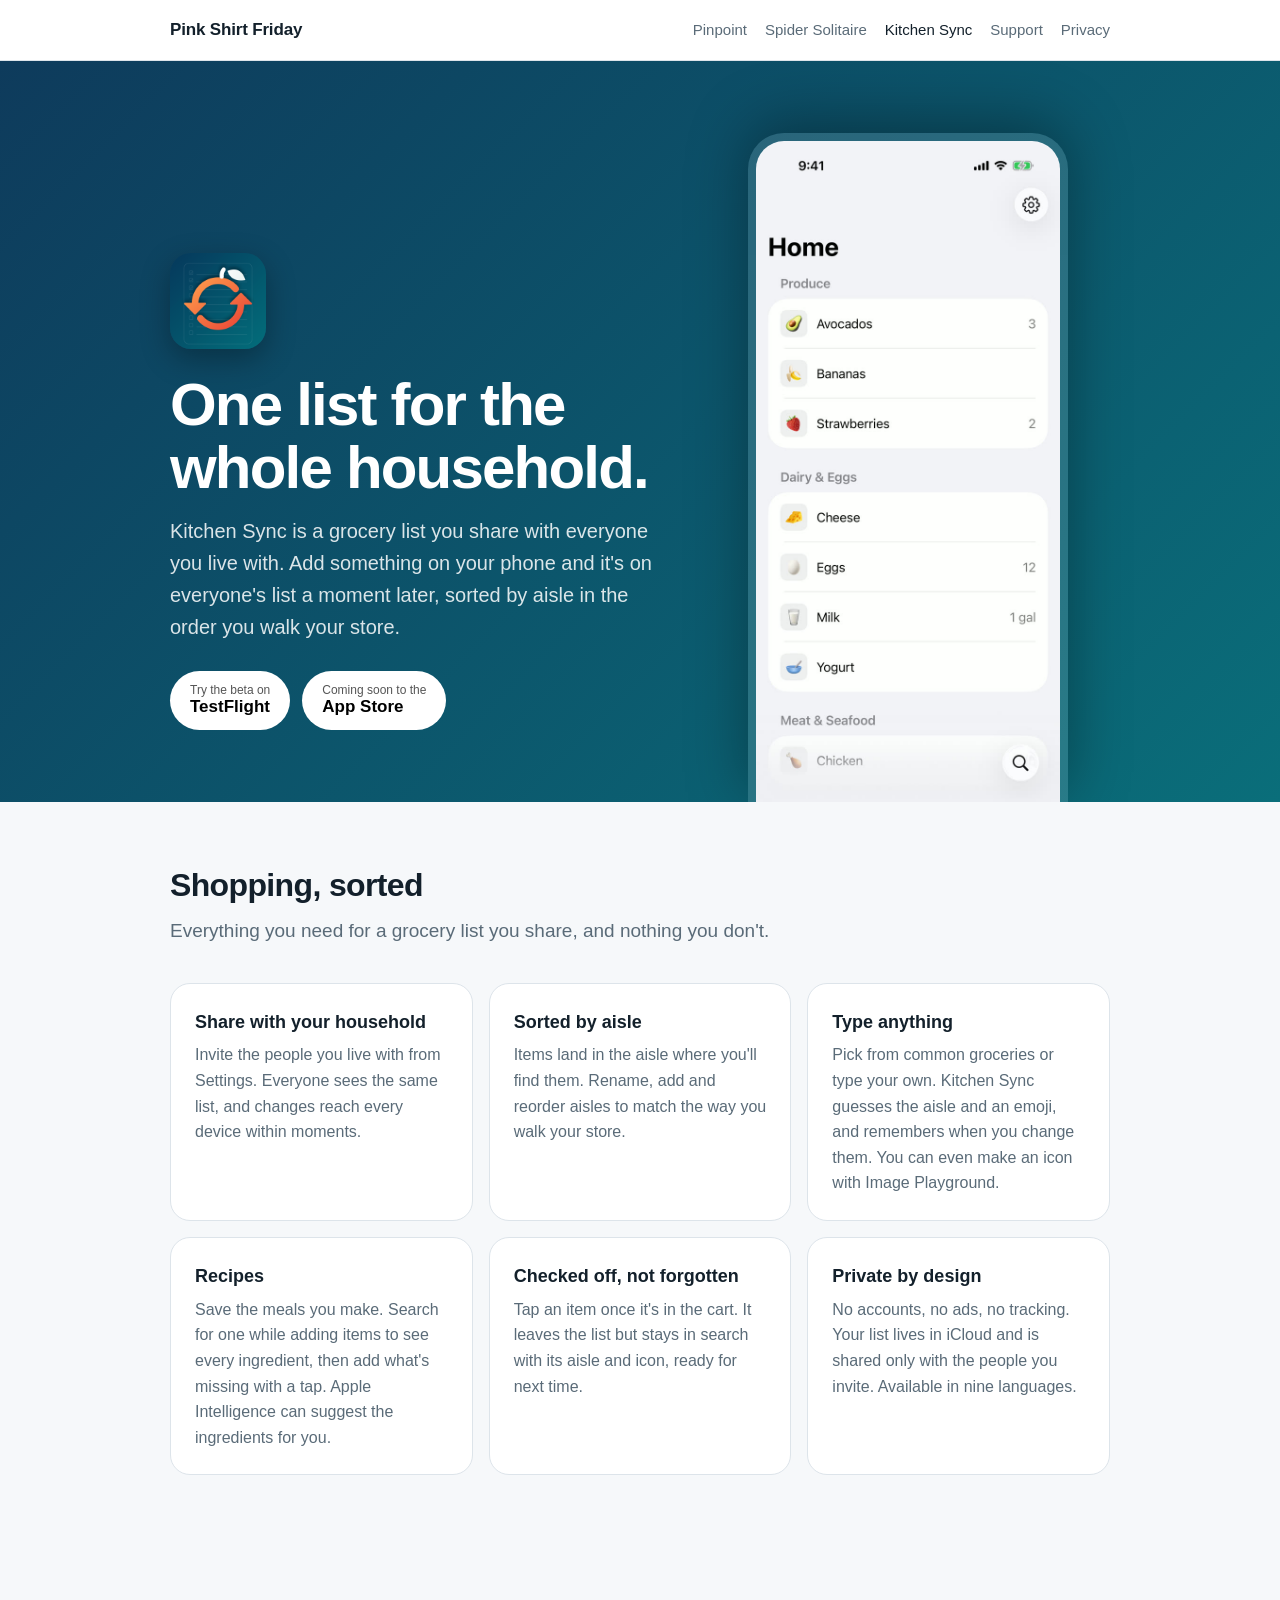
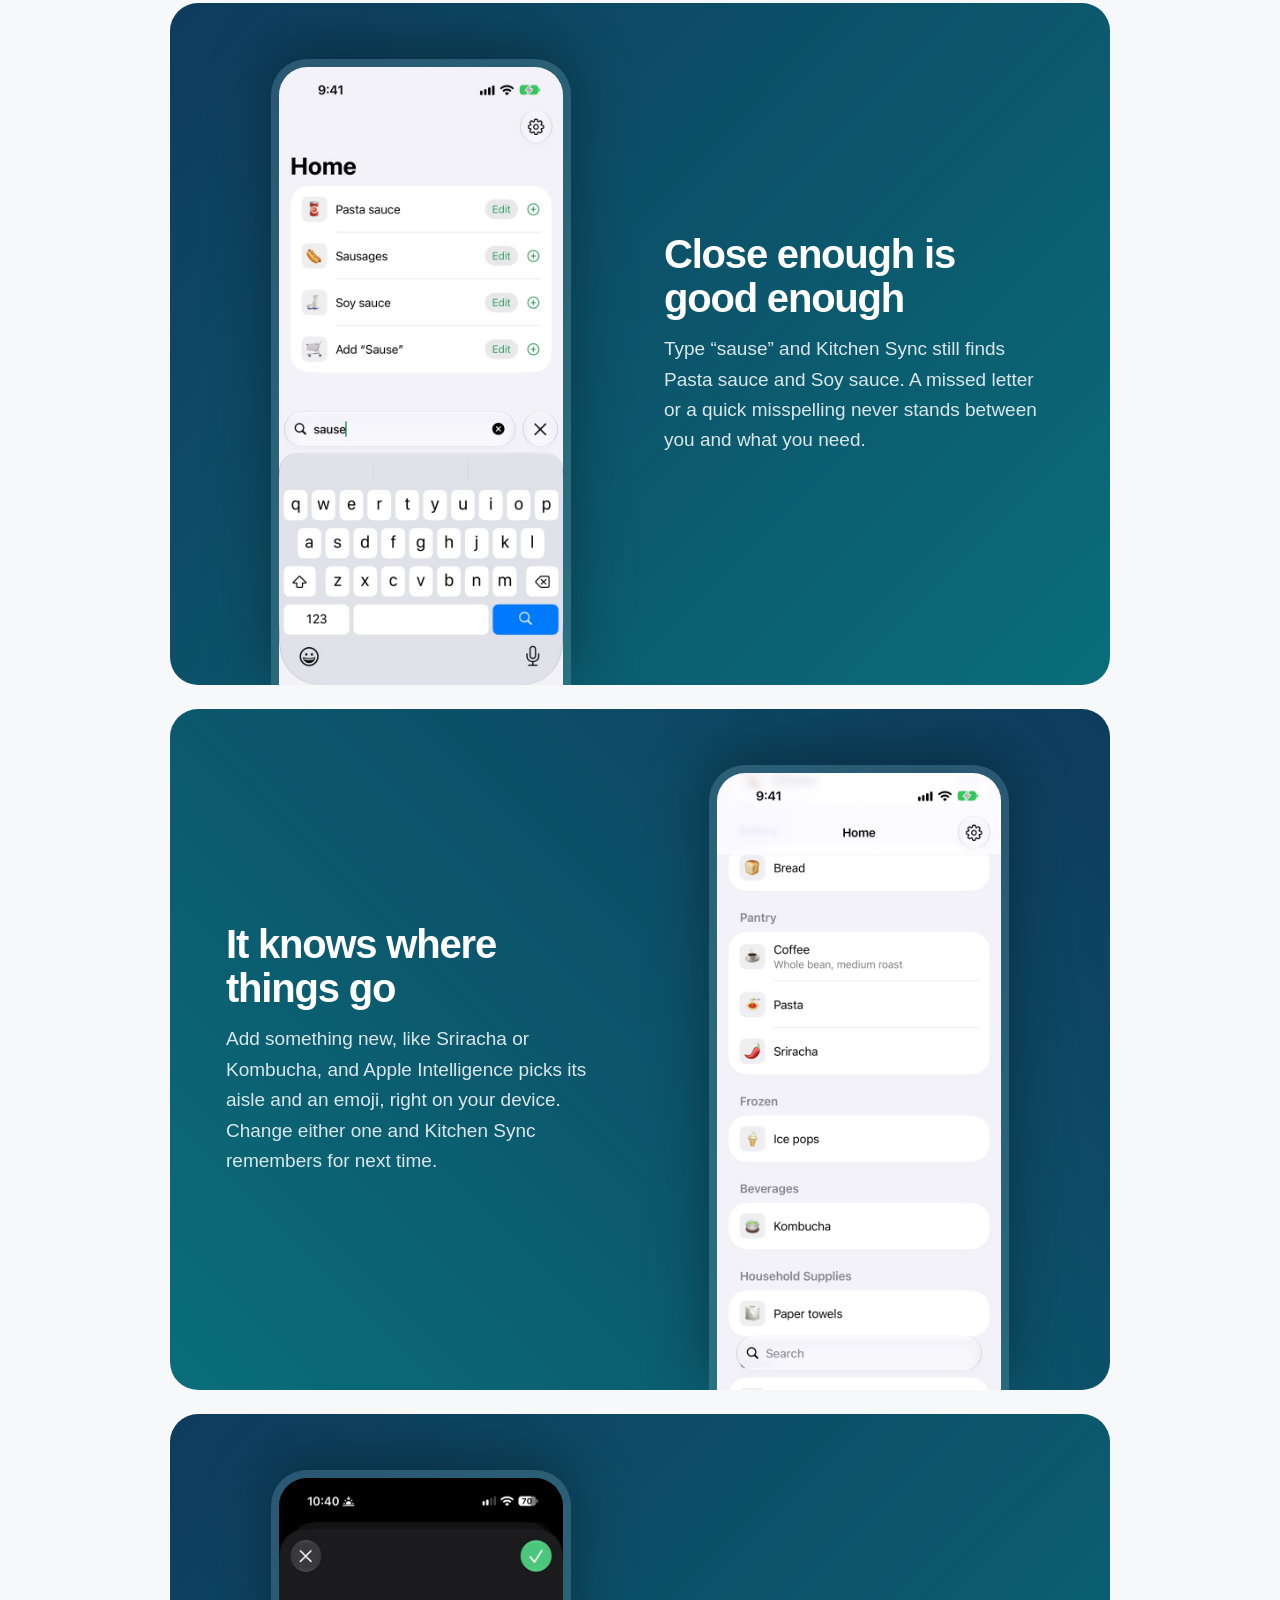
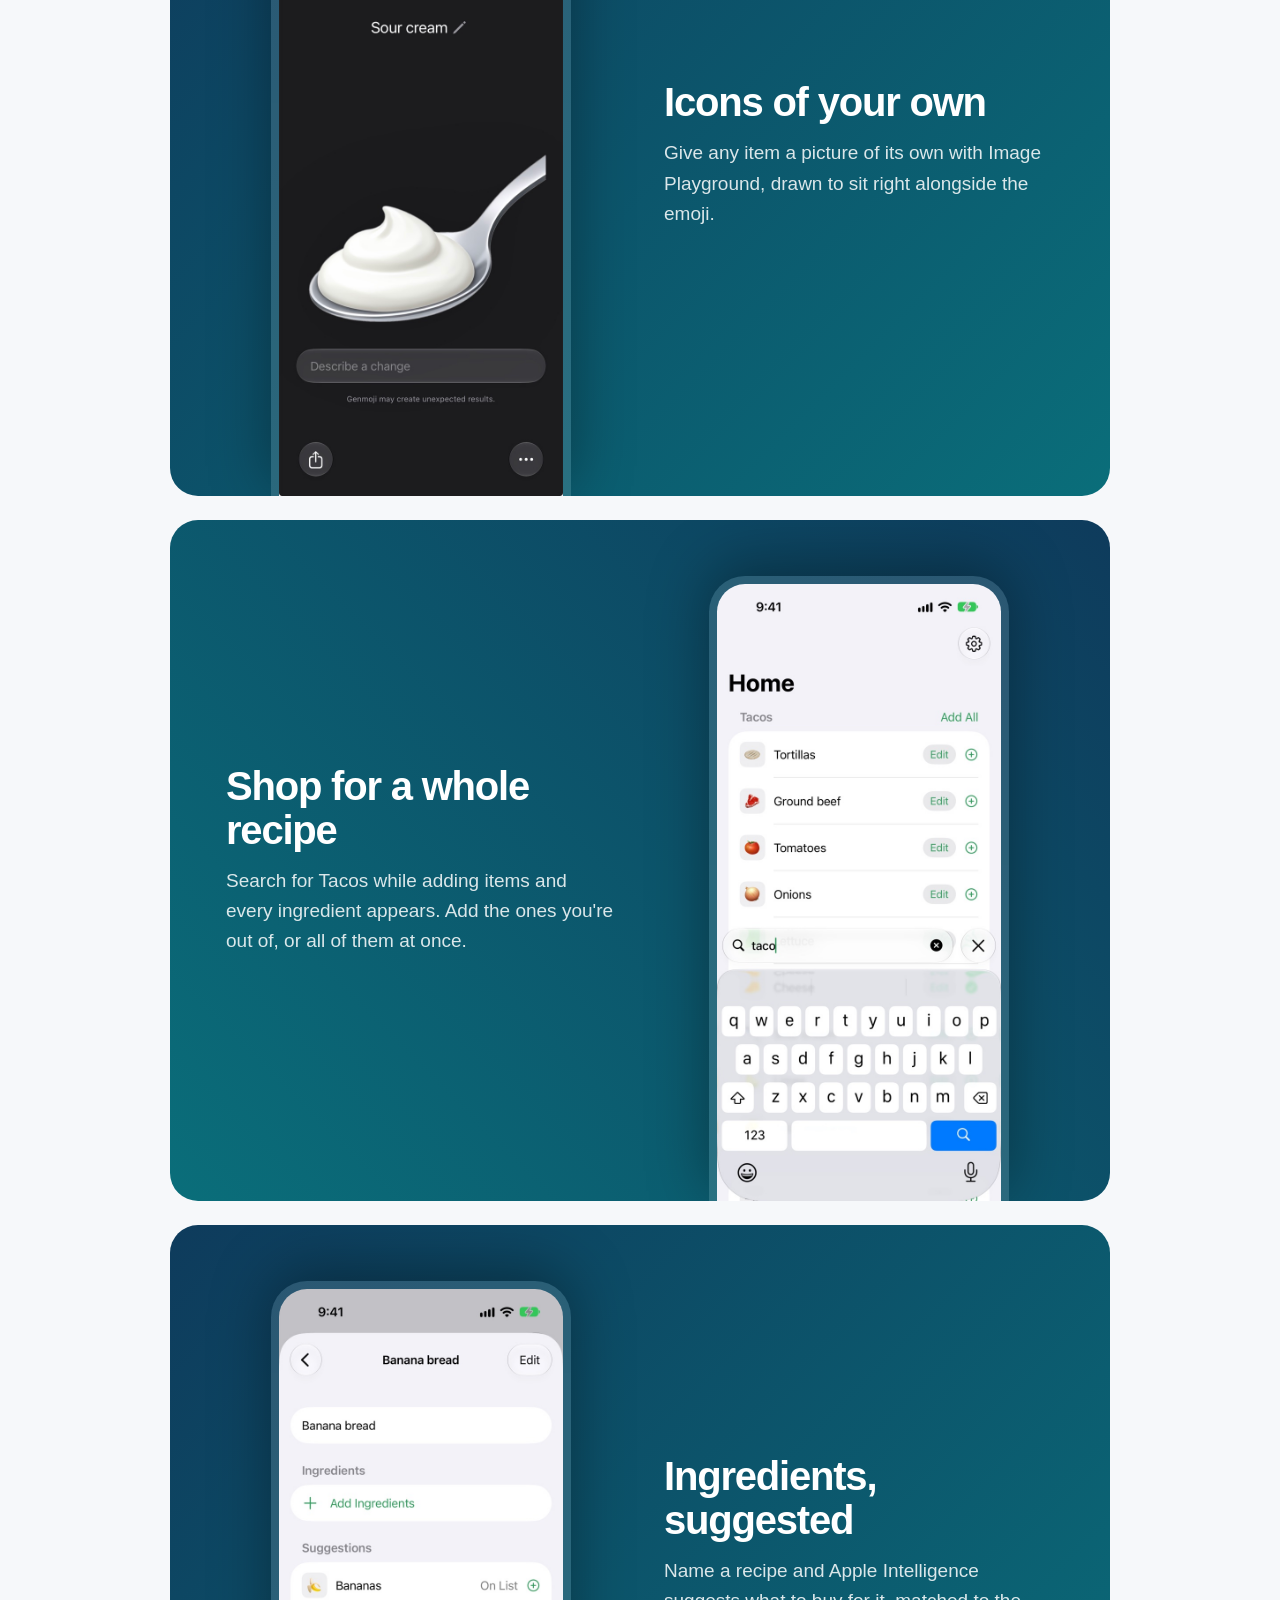
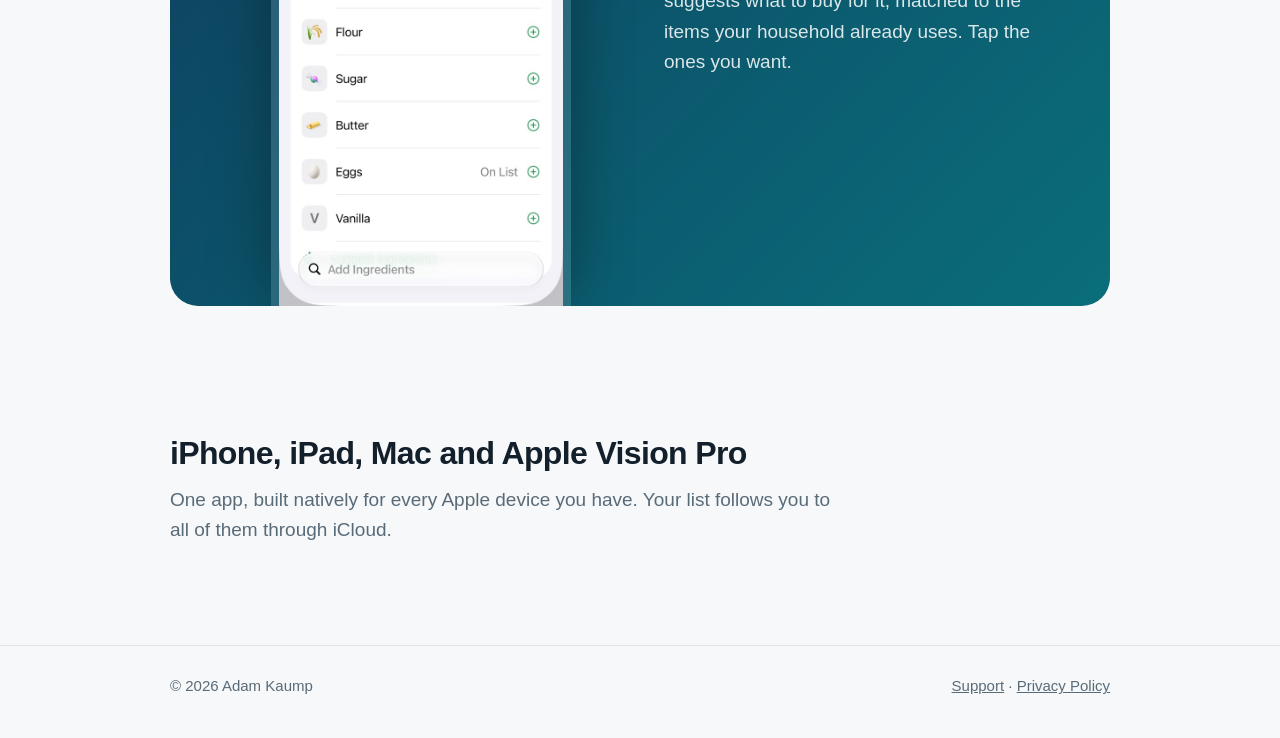
==== commit 1e7d04c5: "Link each app's public TestFlight beta Co-Authored-By: Claude Opus 5.5 (1M context) <noreply@anthrop" ====
--- a/kitchen-sync/index.html
+++ b/kitchen-sync/index.html
@@ -33,7 +33,10 @@
           <img class="app-icon" src="/kitchen-sync/images/icon.png" alt="Kitchen Sync app icon">
           <h1>One list for the whole household.</h1>
           <p>Kitchen Sync is a grocery list you share with everyone you live with. Add something on your phone and it's on everyone's list a moment later, sorted by aisle in the order you walk your store.</p>
-          <span class="badge"><span><small>Coming soon to the</small>App Store</span></span>
+          <div class="badges">
+            <a class="badge" href="https://testflight.apple.com/join/9Pc3Gy3k"><span><small>Try the beta on</small>TestFlight</span></a>
+            <span class="badge"><span><small>Coming soon to the</small>App Store</span></span>
+          </div>
         </div>
         <img class="hero-phone" src="/kitchen-sync/images/01-list.jpg" alt="A grocery list sorted into Produce, Dairy &amp; Eggs and Meat &amp; Seafood, with quantities beside some items">
       </div>
--- a/assets/style.css
+++ b/assets/style.css
@@ -110,6 +110,8 @@
 }
 .badge small { display: block; font-weight: 400; font-size: 12px; color: #555; line-height: 1.2; }
 .badge span { line-height: 1.2; }
+.badges { display: flex; flex-wrap: wrap; gap: 12px; }
+a.badge:hover { background: #f0f0f0; }
 
 section { padding: 64px 0; }
 section h2 {
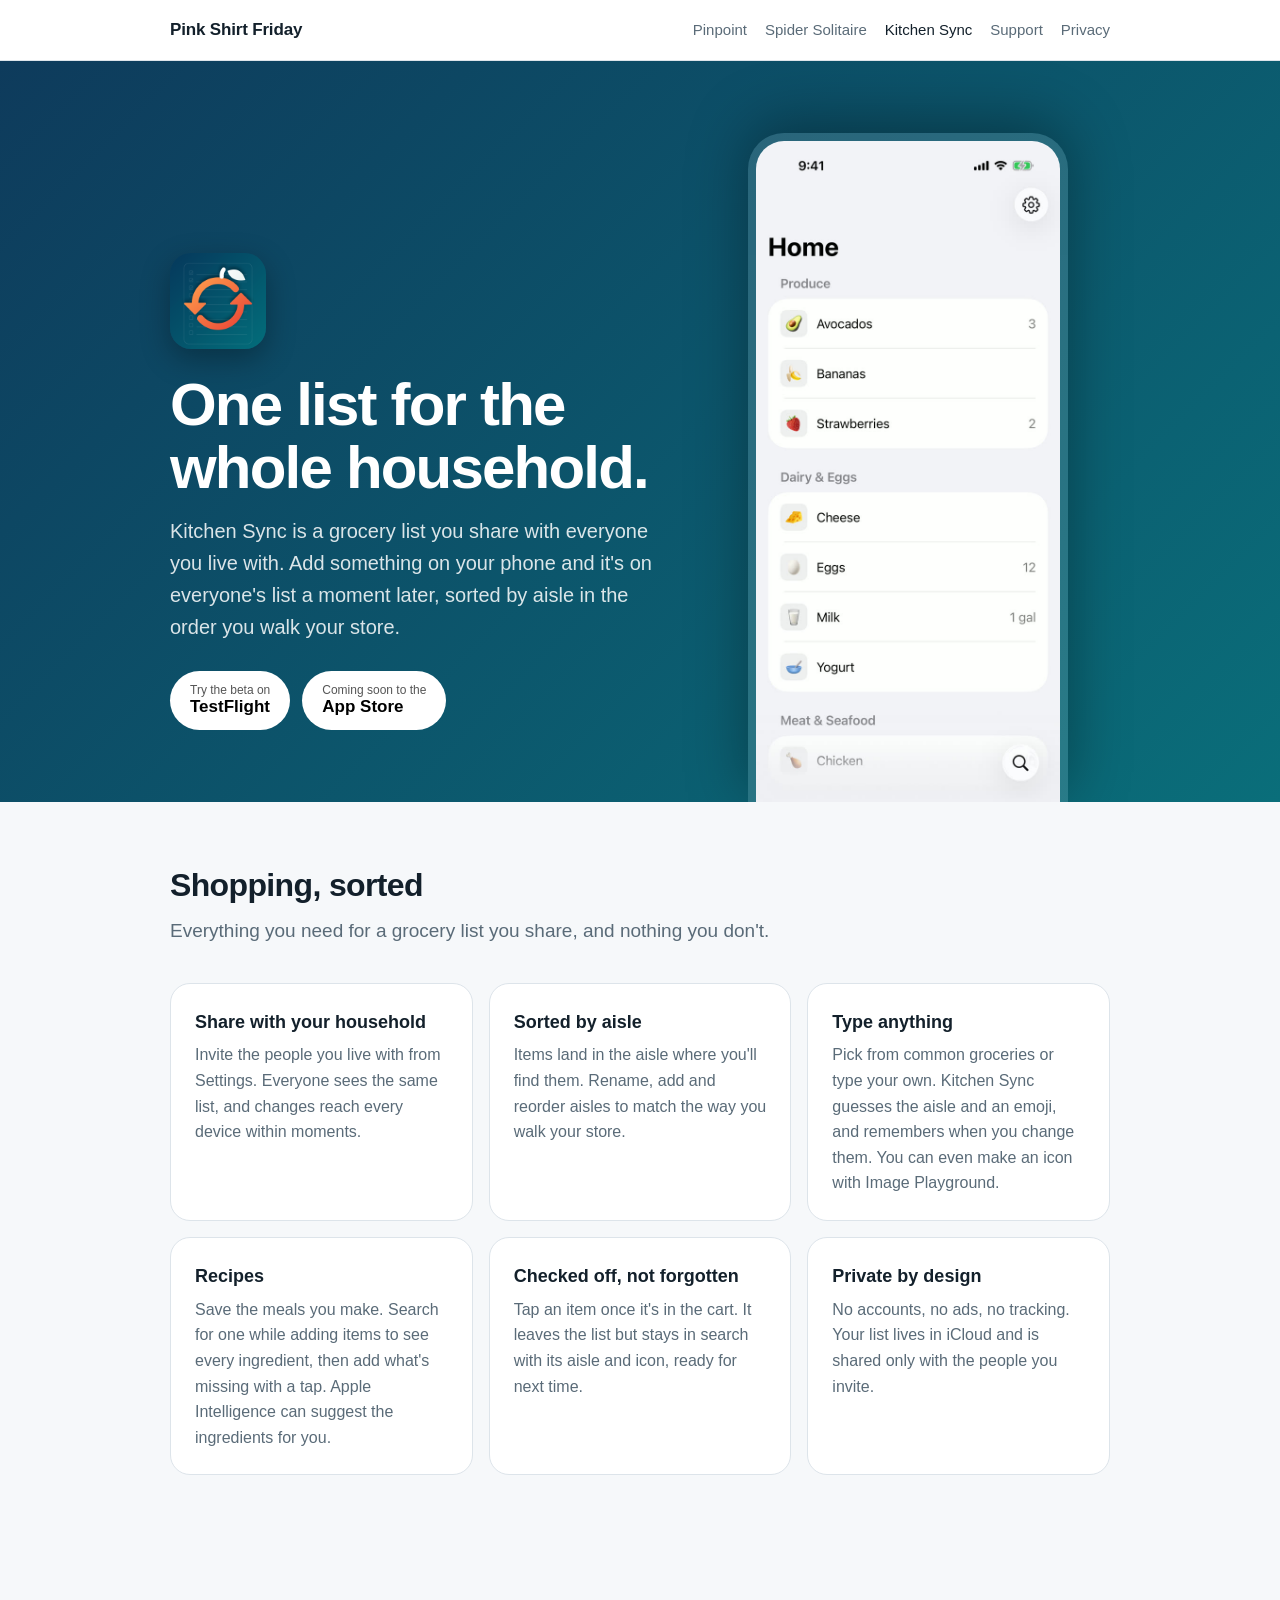
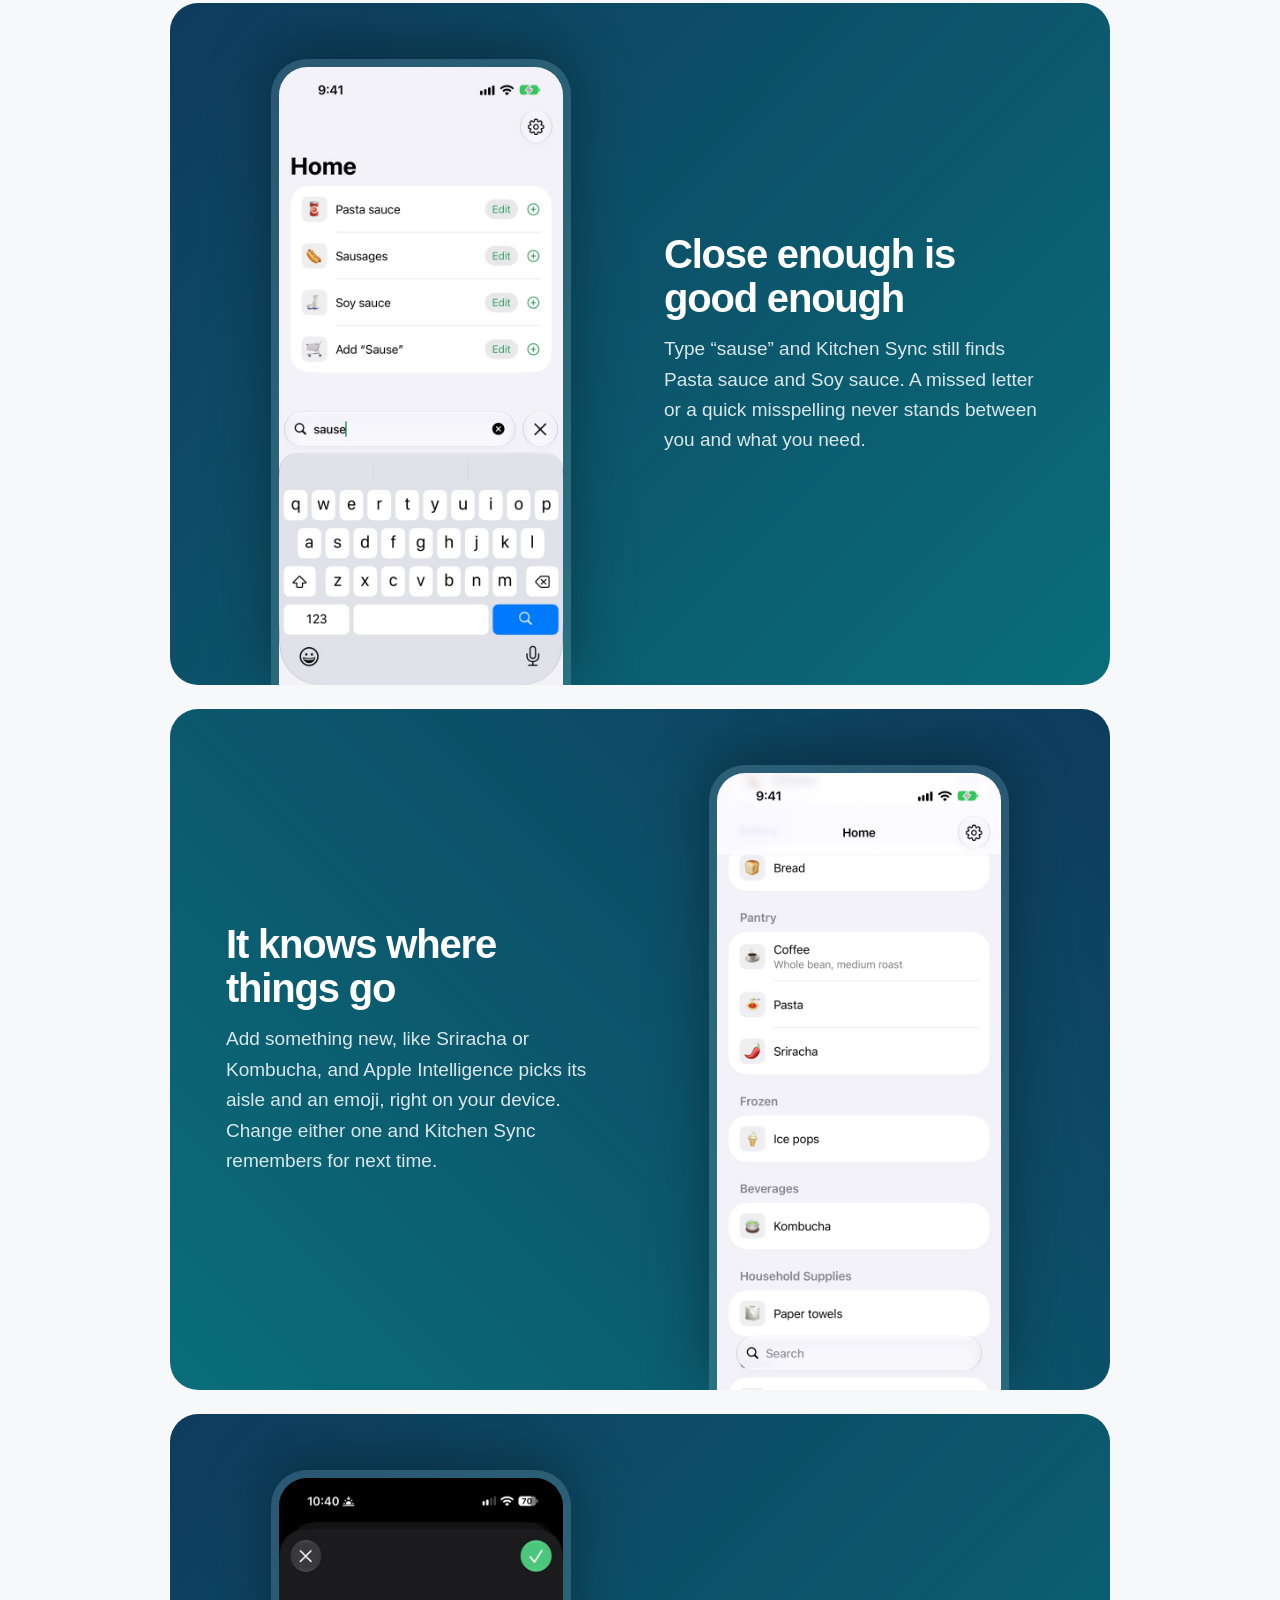
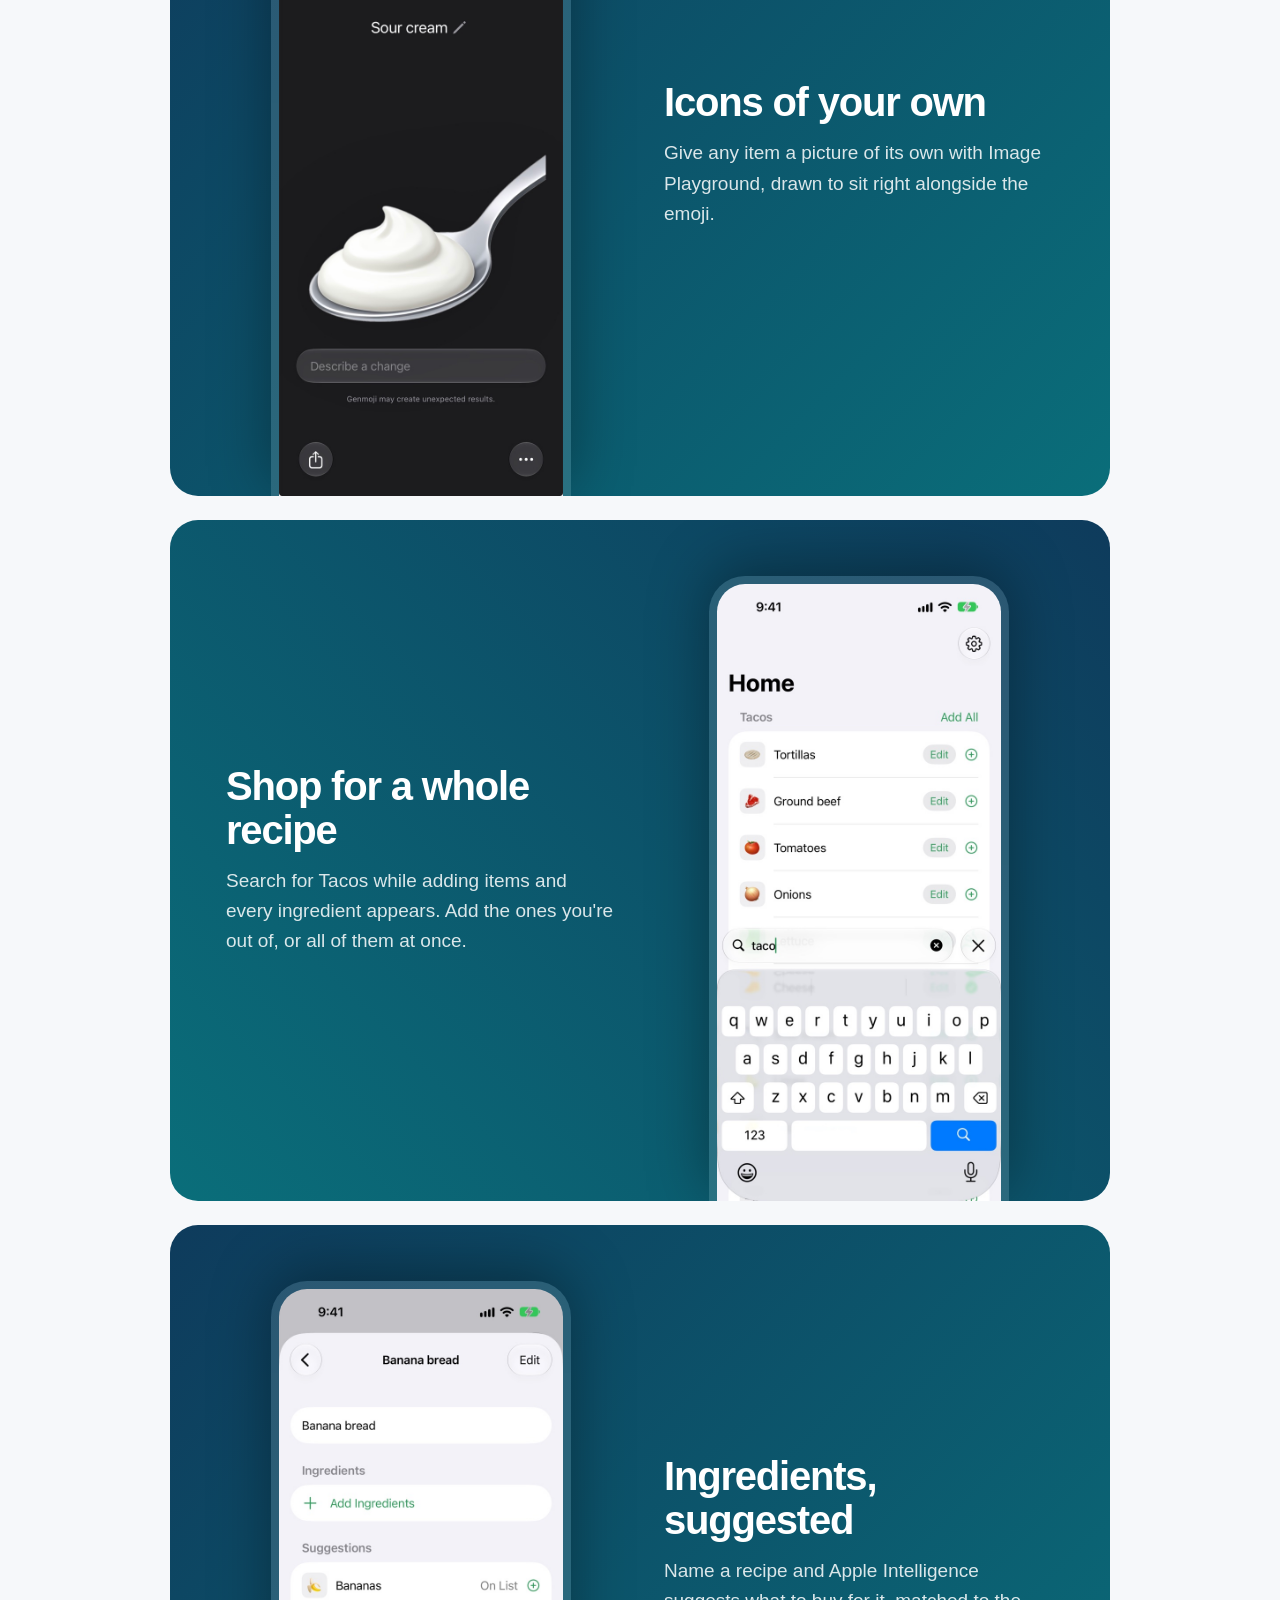
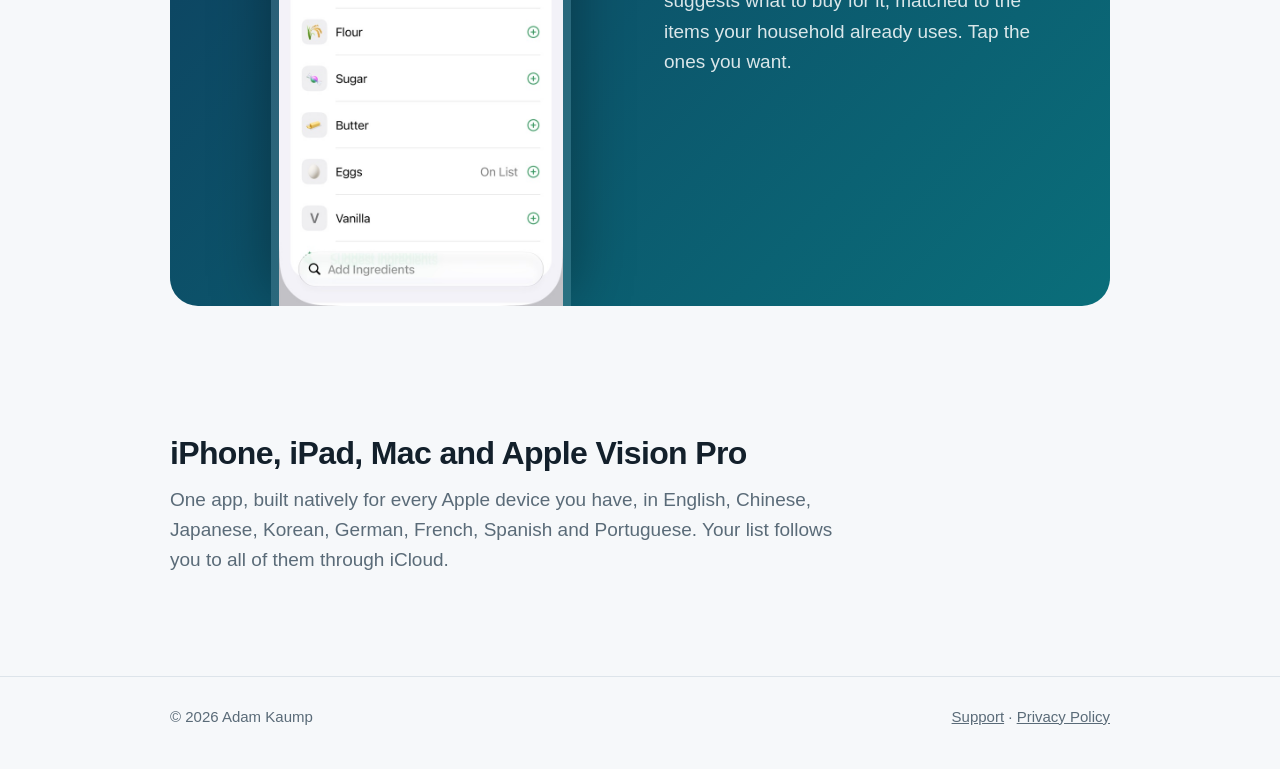
==== commit 0e5671cc: "Spotlight Spider Solitaire features, list Kitchen Sync's languages, and match nav and footers across" ====
--- a/kitchen-sync/index.html
+++ b/kitchen-sync/index.html
@@ -69,7 +69,7 @@
           </div>
           <div class="feature">
             <h3>Private by design</h3>
-            <p>No accounts, no ads, no tracking. Your list lives in iCloud and is shared only with the people you invite. Available in nine languages.</p>
+            <p>No accounts, no ads, no tracking. Your list lives in iCloud and is shared only with the people you invite.</p>
           </div>
         </div>
       </div>
@@ -120,7 +120,7 @@
     <section class="platforms">
       <div class="wrap">
         <h2>iPhone, iPad, Mac and Apple Vision Pro</h2>
-        <p class="lead">One app, built natively for every Apple device you have. Your list follows you to all of them through iCloud.</p>
+        <p class="lead">One app, built natively for every Apple device you have, in English, Chinese, Japanese, Korean, German, French, Spanish and Portuguese. Your list follows you to all of them through iCloud.</p>
       </div>
     </section>
   </main>
--- a/assets/style.css
+++ b/assets/style.css
@@ -135,17 +135,6 @@
 }
 .feature h3 { margin: 0 0 6px; font-size: 18px; }
 .feature p { margin: 0; color: var(--muted); font-size: 16px; }
-
-.gallery {
-  display: flex;
-  gap: 20px;
-  overflow-x: auto;
-  scroll-snap-type: x mandatory;
-  padding-bottom: 12px;
-}
-.gallery figure { margin: 0; flex: 0 0 min(260px, 70%); scroll-snap-align: start; }
-.gallery img { border-radius: 28px; border: 1px solid var(--line); }
-.gallery figcaption { color: var(--muted); font-size: 15px; margin-top: 10px; text-align: center; }
 
 /* Spotlights: hero-style bands, a phone rising from the bottom edge beside a short callout,
    switching sides each time. */
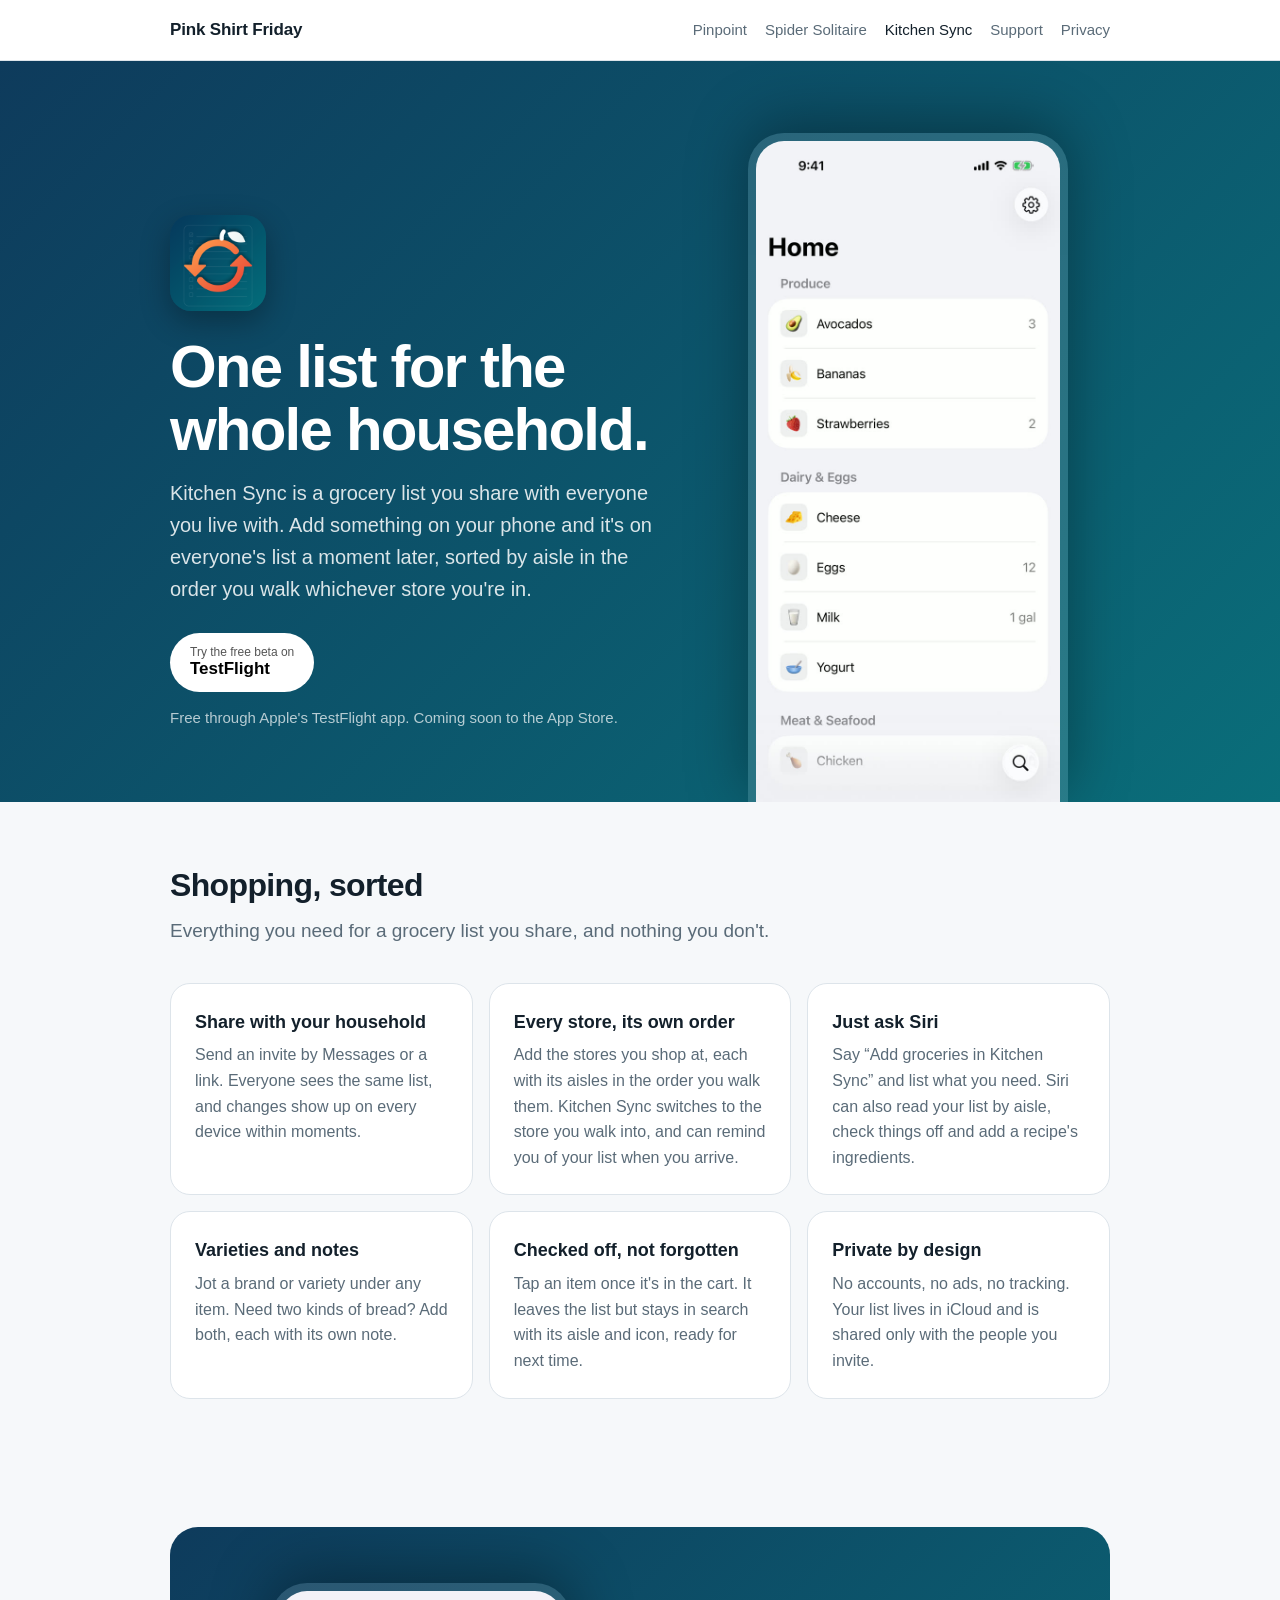
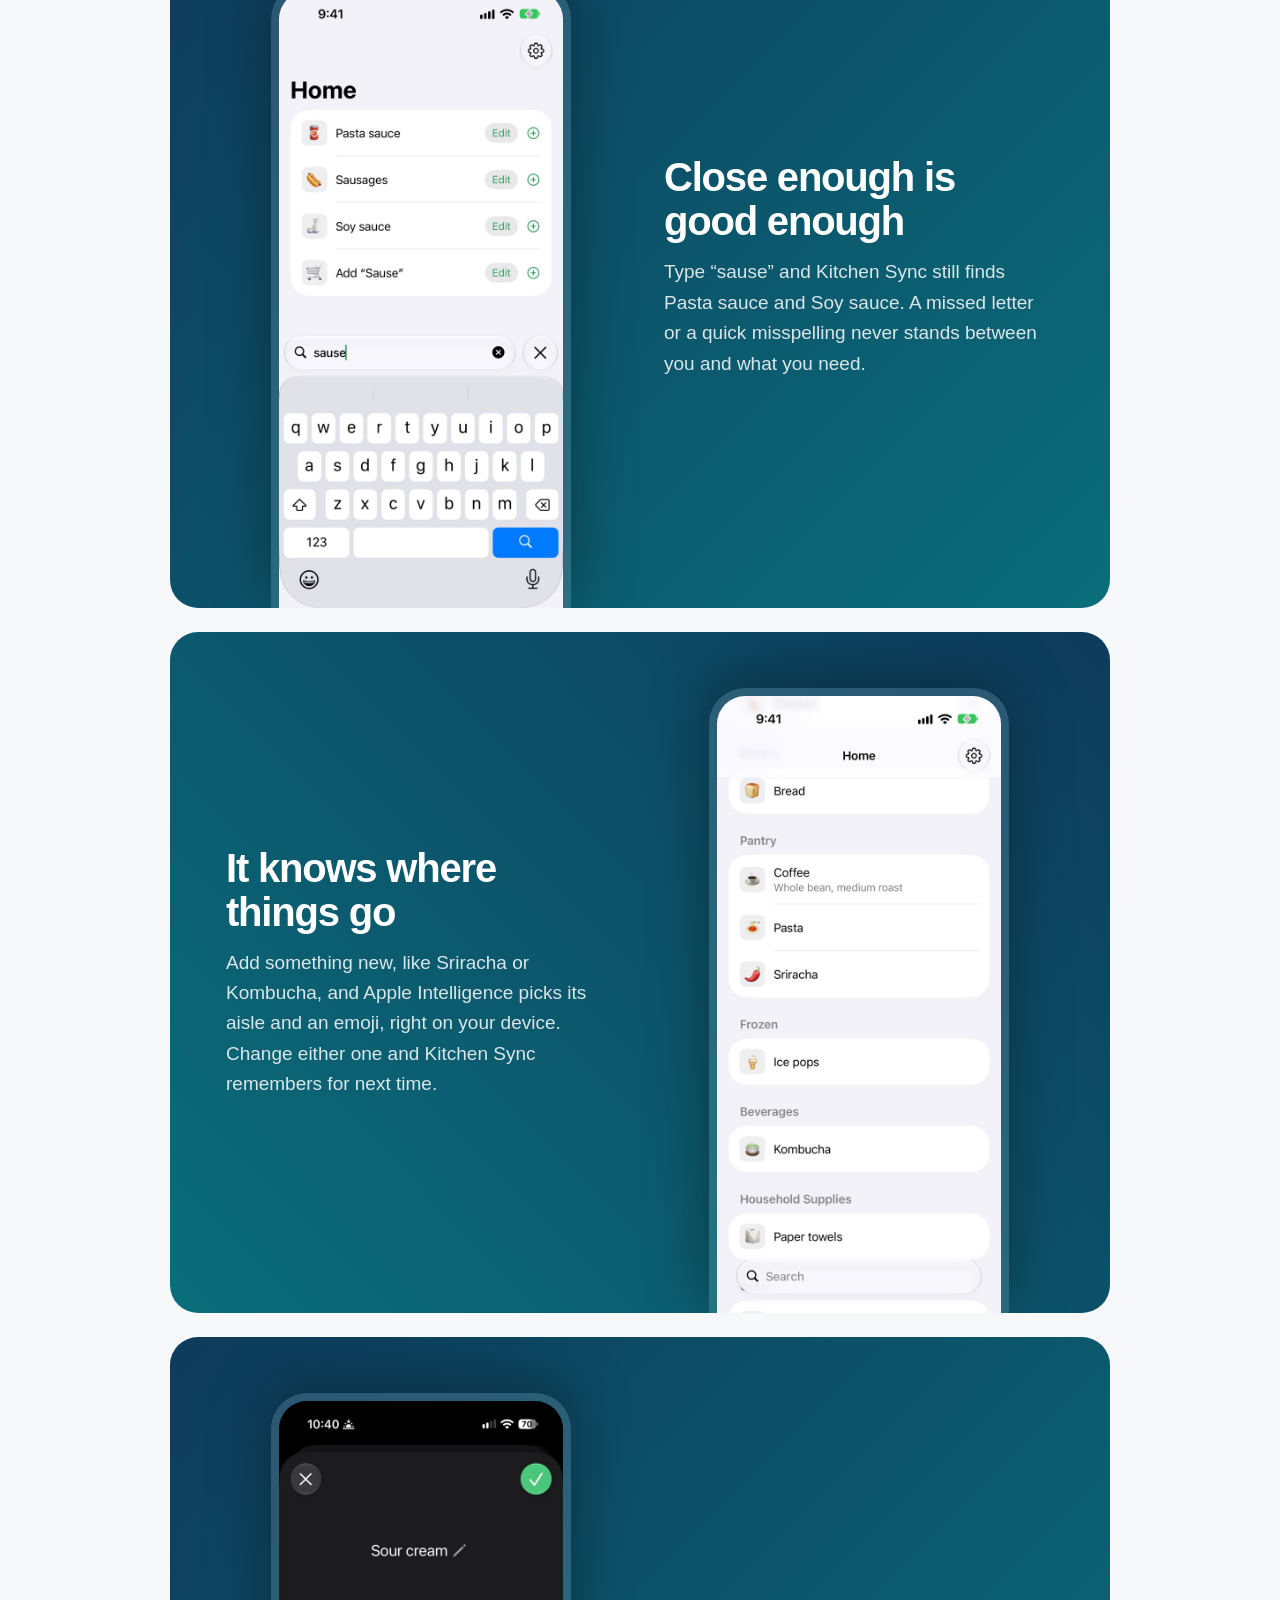
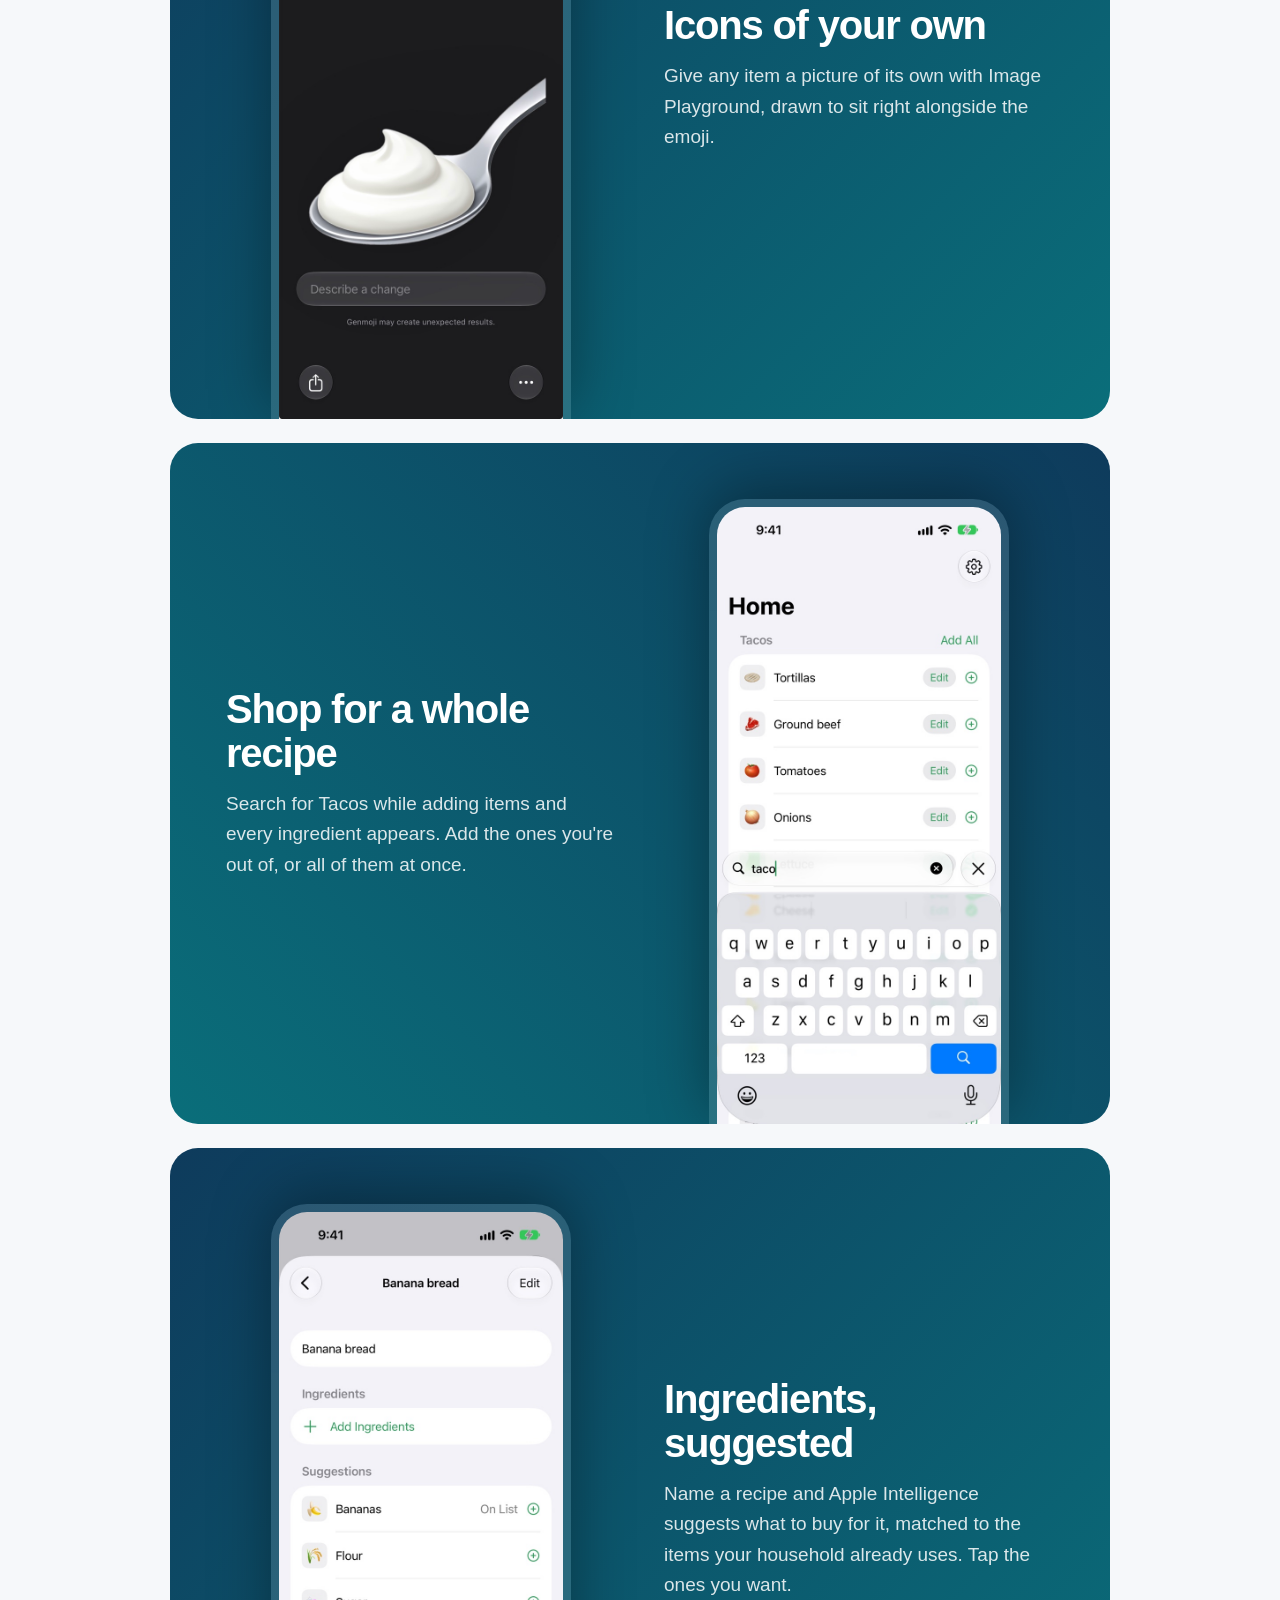
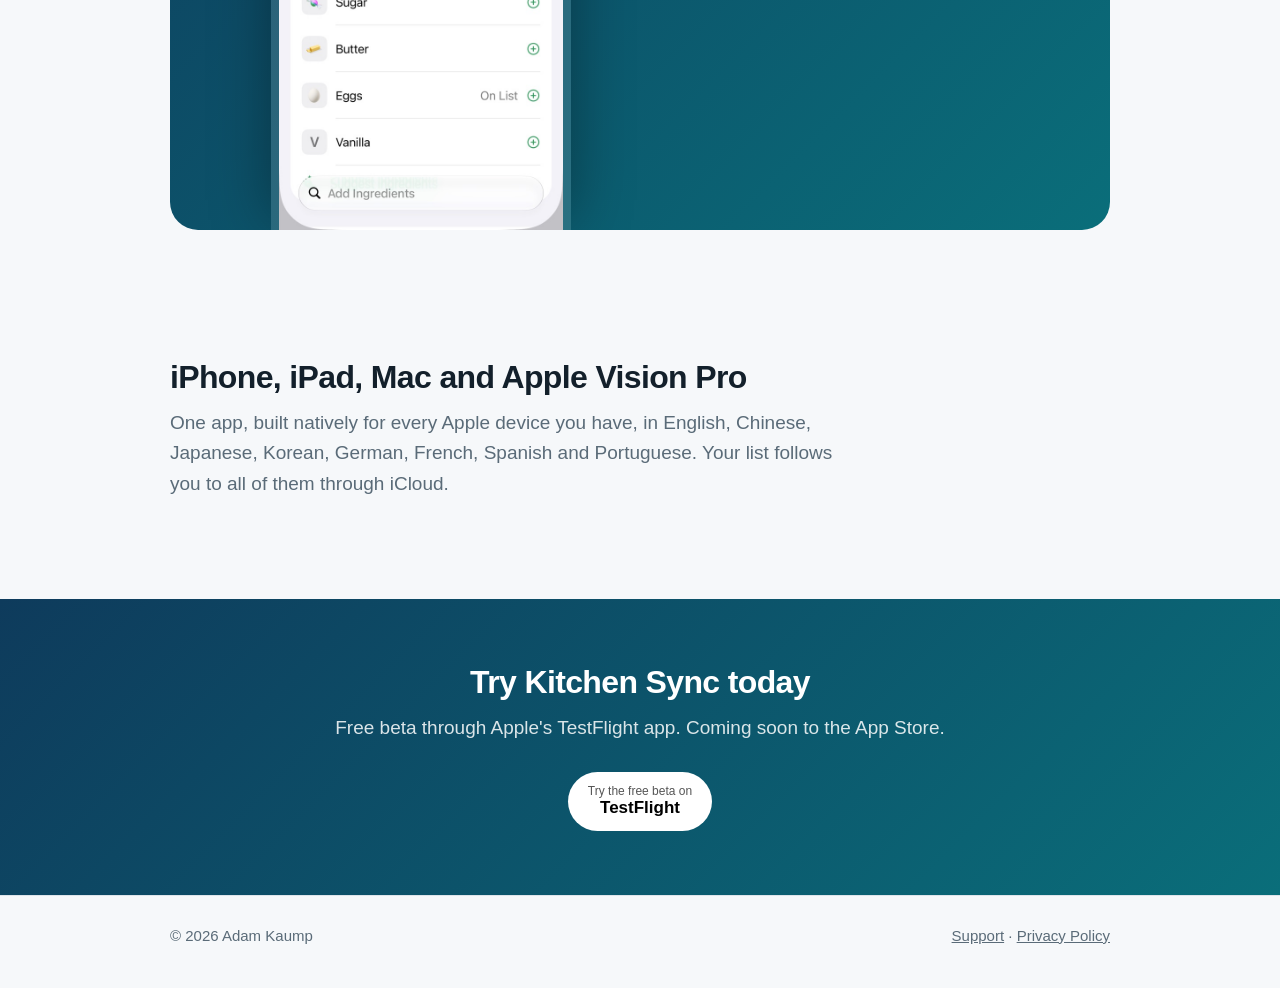
==== commit 05aa24c1: "Update privacy policy for Kitchen Sync, promote stores and Siri, tighten copy Privacy now covers hou" ====
--- a/kitchen-sync/index.html
+++ b/kitchen-sync/index.html
@@ -4,10 +4,12 @@
   <meta charset="utf-8">
   <meta name="viewport" content="width=device-width, initial-scale=1">
   <title>Kitchen Sync – Shared grocery list for your household</title>
-  <meta name="description" content="One grocery list for everyone you live with, sorted by aisle in the order you walk your store. Recipes, smart suggestions and iCloud sync. For iPhone, iPad, Mac and Apple Vision Pro.">
+  <meta name="description" content="One grocery list for everyone you live with, sorted by aisle for the store you’re in. Recipes, Siri, smart suggestions and iCloud sync. For iPhone, iPad, Mac and Apple Vision Pro.">
   <meta property="og:title" content="Kitchen Sync">
   <meta property="og:description" content="One grocery list for the whole household, built for every Apple device.">
-  <meta property="og:image" content="https://pinkshirtfriday.com/kitchen-sync/images/icon.png">
+  <meta property="og:image" content="https://pinkshirtfriday.com/kitchen-sync/images/share.jpg">
+  <meta property="og:image:alt" content="Kitchen Sync, a shared grocery list sorted by aisle">
+  <meta name="twitter:card" content="summary_large_image">
   <link rel="icon" href="/assets/favicon.png">
   <link rel="apple-touch-icon" href="/kitchen-sync/images/apple-touch-icon.png">
   <link rel="stylesheet" href="/assets/style.css">
@@ -32,11 +34,11 @@
         <div class="hero-copy">
           <img class="app-icon" src="/kitchen-sync/images/icon.png" alt="Kitchen Sync app icon">
           <h1>One list for the whole household.</h1>
-          <p>Kitchen Sync is a grocery list you share with everyone you live with. Add something on your phone and it's on everyone's list a moment later, sorted by aisle in the order you walk your store.</p>
+          <p>Kitchen Sync is a grocery list you share with everyone you live with. Add something on your phone and it's on everyone's list a moment later, sorted by aisle in the order you walk whichever store you're in.</p>
           <div class="badges">
-            <a class="badge" href="https://testflight.apple.com/join/9Pc3Gy3k"><span><small>Try the beta on</small>TestFlight</span></a>
-            <span class="badge"><span><small>Coming soon to the</small>App Store</span></span>
+            <a class="badge" href="https://testflight.apple.com/join/9Pc3Gy3k"><span><small>Try the free beta on</small>TestFlight</span></a>
           </div>
+          <p class="badge-note">Free through Apple's TestFlight app. Coming soon to the App Store.</p>
         </div>
         <img class="hero-phone" src="/kitchen-sync/images/01-list.jpg" alt="A grocery list sorted into Produce, Dairy &amp; Eggs and Meat &amp; Seafood, with quantities beside some items">
       </div>
@@ -49,19 +51,19 @@
         <div class="features">
           <div class="feature">
             <h3>Share with your household</h3>
-            <p>Invite the people you live with from Settings. Everyone sees the same list, and changes reach every device within moments.</p>
+            <p>Send an invite by Messages or a link. Everyone sees the same list, and changes show up on every device within moments.</p>
           </div>
           <div class="feature">
-            <h3>Sorted by aisle</h3>
-            <p>Items land in the aisle where you'll find them. Rename, add and reorder aisles to match the way you walk your store.</p>
+            <h3>Every store, its own order</h3>
+            <p>Add the stores you shop at, each with its aisles in the order you walk them. Kitchen Sync switches to the store you walk into, and can remind you of your list when you arrive.</p>
           </div>
           <div class="feature">
-            <h3>Type anything</h3>
-            <p>Pick from common groceries or type your own. Kitchen Sync guesses the aisle and an emoji, and remembers when you change them. You can even make an icon with Image Playground.</p>
+            <h3>Just ask Siri</h3>
+            <p>Say “Add groceries in Kitchen Sync” and list what you need. Siri can also read your list by aisle, check things off and add a recipe's ingredients.</p>
           </div>
           <div class="feature">
-            <h3>Recipes</h3>
-            <p>Save the meals you make. Search for one while adding items to see every ingredient, then add what's missing with a tap. Apple Intelligence can suggest the ingredients for you.</p>
+            <h3>Varieties and notes</h3>
+            <p>Jot a brand or variety under any item. Need two kinds of bread? Add both, each with its own note.</p>
           </div>
           <div class="feature">
             <h3>Checked off, not forgotten</h3>
@@ -123,6 +125,16 @@
         <p class="lead">One app, built natively for every Apple device you have, in English, Chinese, Japanese, Korean, German, French, Spanish and Portuguese. Your list follows you to all of them through iCloud.</p>
       </div>
     </section>
+
+    <section class="cta">
+      <div class="wrap">
+        <h2>Try Kitchen Sync today</h2>
+        <p>Free beta through Apple's TestFlight app. Coming soon to the App Store.</p>
+        <div class="badges">
+          <a class="badge" href="https://testflight.apple.com/join/9Pc3Gy3k"><span><small>Try the free beta on</small>TestFlight</span></a>
+        </div>
+      </div>
+    </section>
   </main>
 
   <footer class="site-footer">
--- a/assets/style.css
+++ b/assets/style.css
@@ -112,6 +112,16 @@
 .badge span { line-height: 1.2; }
 .badges { display: flex; flex-wrap: wrap; gap: 12px; }
 a.badge:hover { background: #f0f0f0; }
+.hero .badge-note { font-size: 15px; color: rgba(255, 255, 255, 0.7); margin: 14px 0 0; }
+
+/* Closing call to action: a hero-style band at the end of an app page. */
+.cta {
+  background: linear-gradient(135deg, var(--ocean-1), var(--ocean-2));
+  color: #fff;
+  text-align: center;
+}
+.cta p { color: rgba(255, 255, 255, 0.85); font-size: 19px; margin: 0 0 28px; }
+.cta .badges { justify-content: center; }
 
 section { padding: 64px 0; }
 section h2 {
@@ -174,6 +184,8 @@
 .doc { padding: 56px 0 72px; }
 .doc h1 { font-size: clamp(32px, 5vw, 44px); letter-spacing: -0.02em; line-height: 1.15; margin: 0 0 8px; }
 .doc .updated { color: var(--muted); margin: 0 0 32px; }
+.doc .updated.tight { margin-bottom: 8px; }
+.doc .intro { font-size: 19px; margin: 0 0 32px; }
 .doc h2 { font-size: 22px; margin: 36px 0 8px; }
 .doc p, .doc li { color: var(--text); }
 .doc ul { padding-left: 1.2em; }
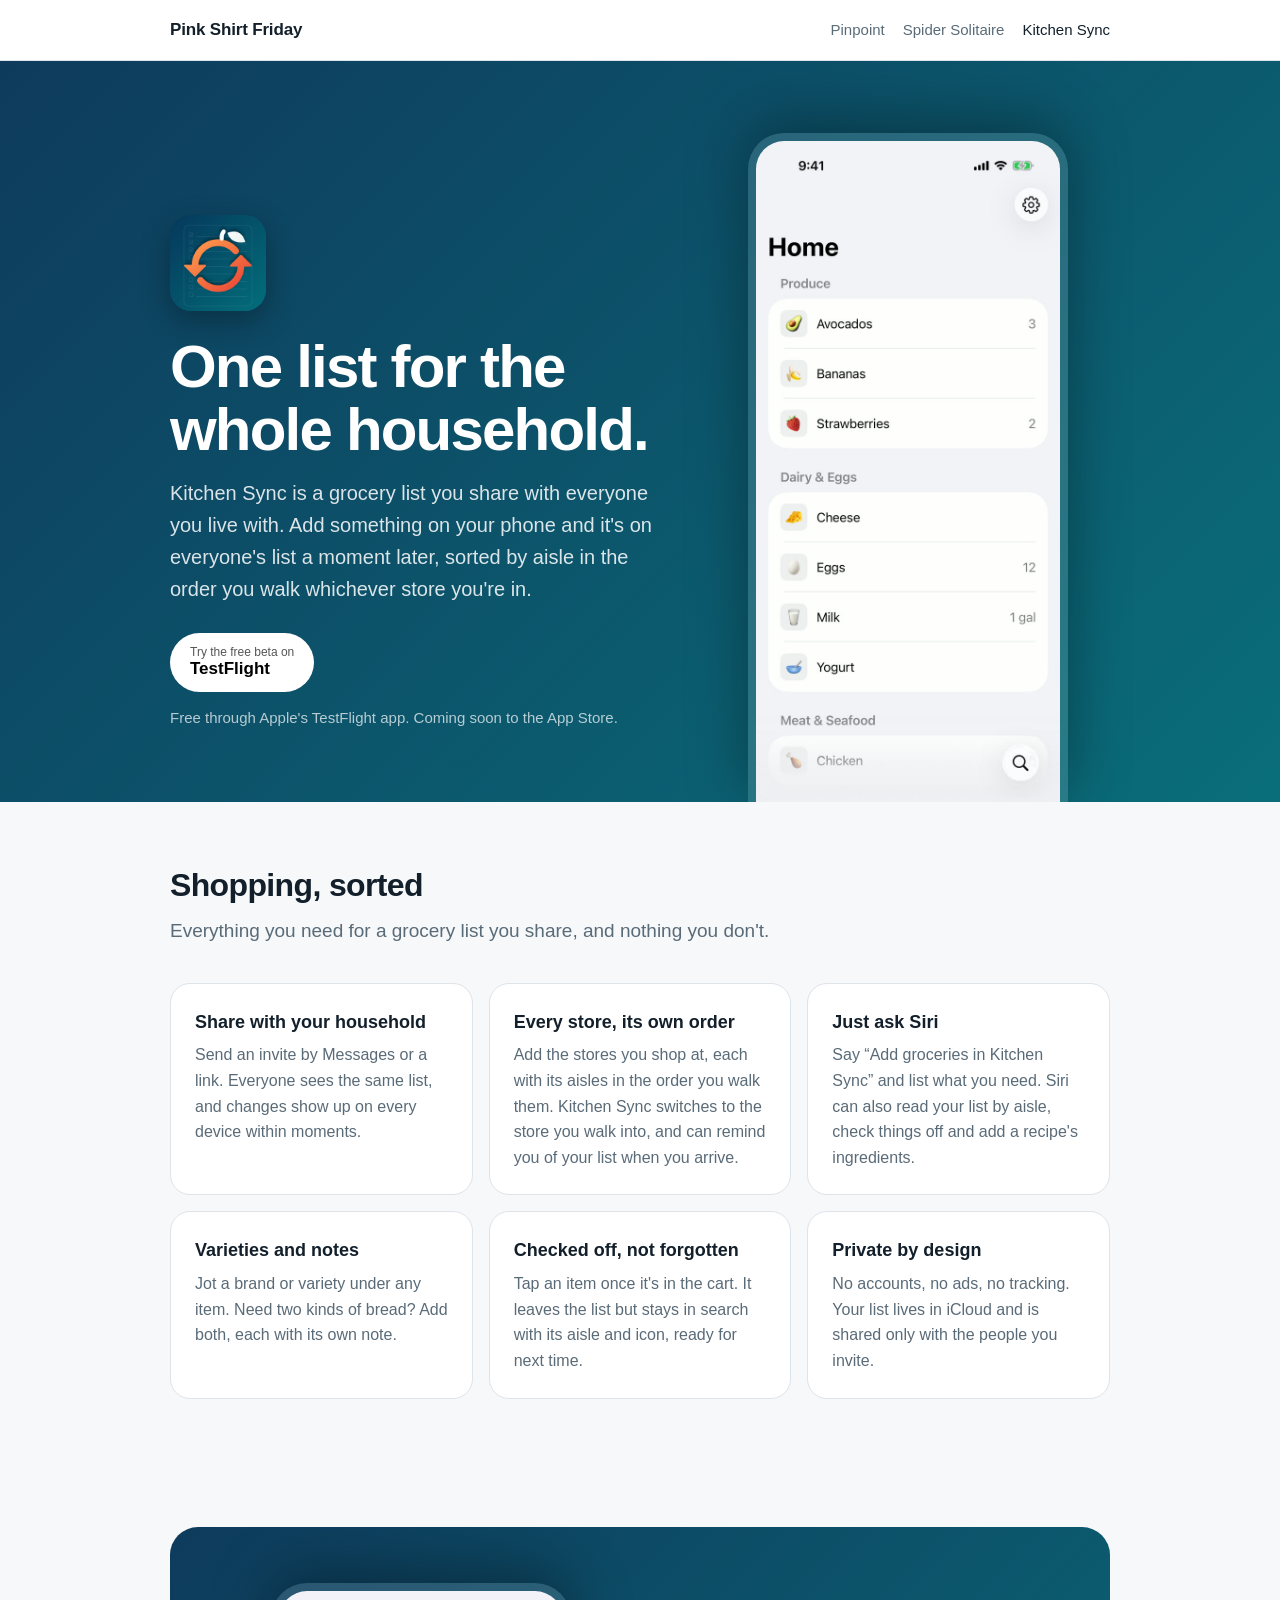
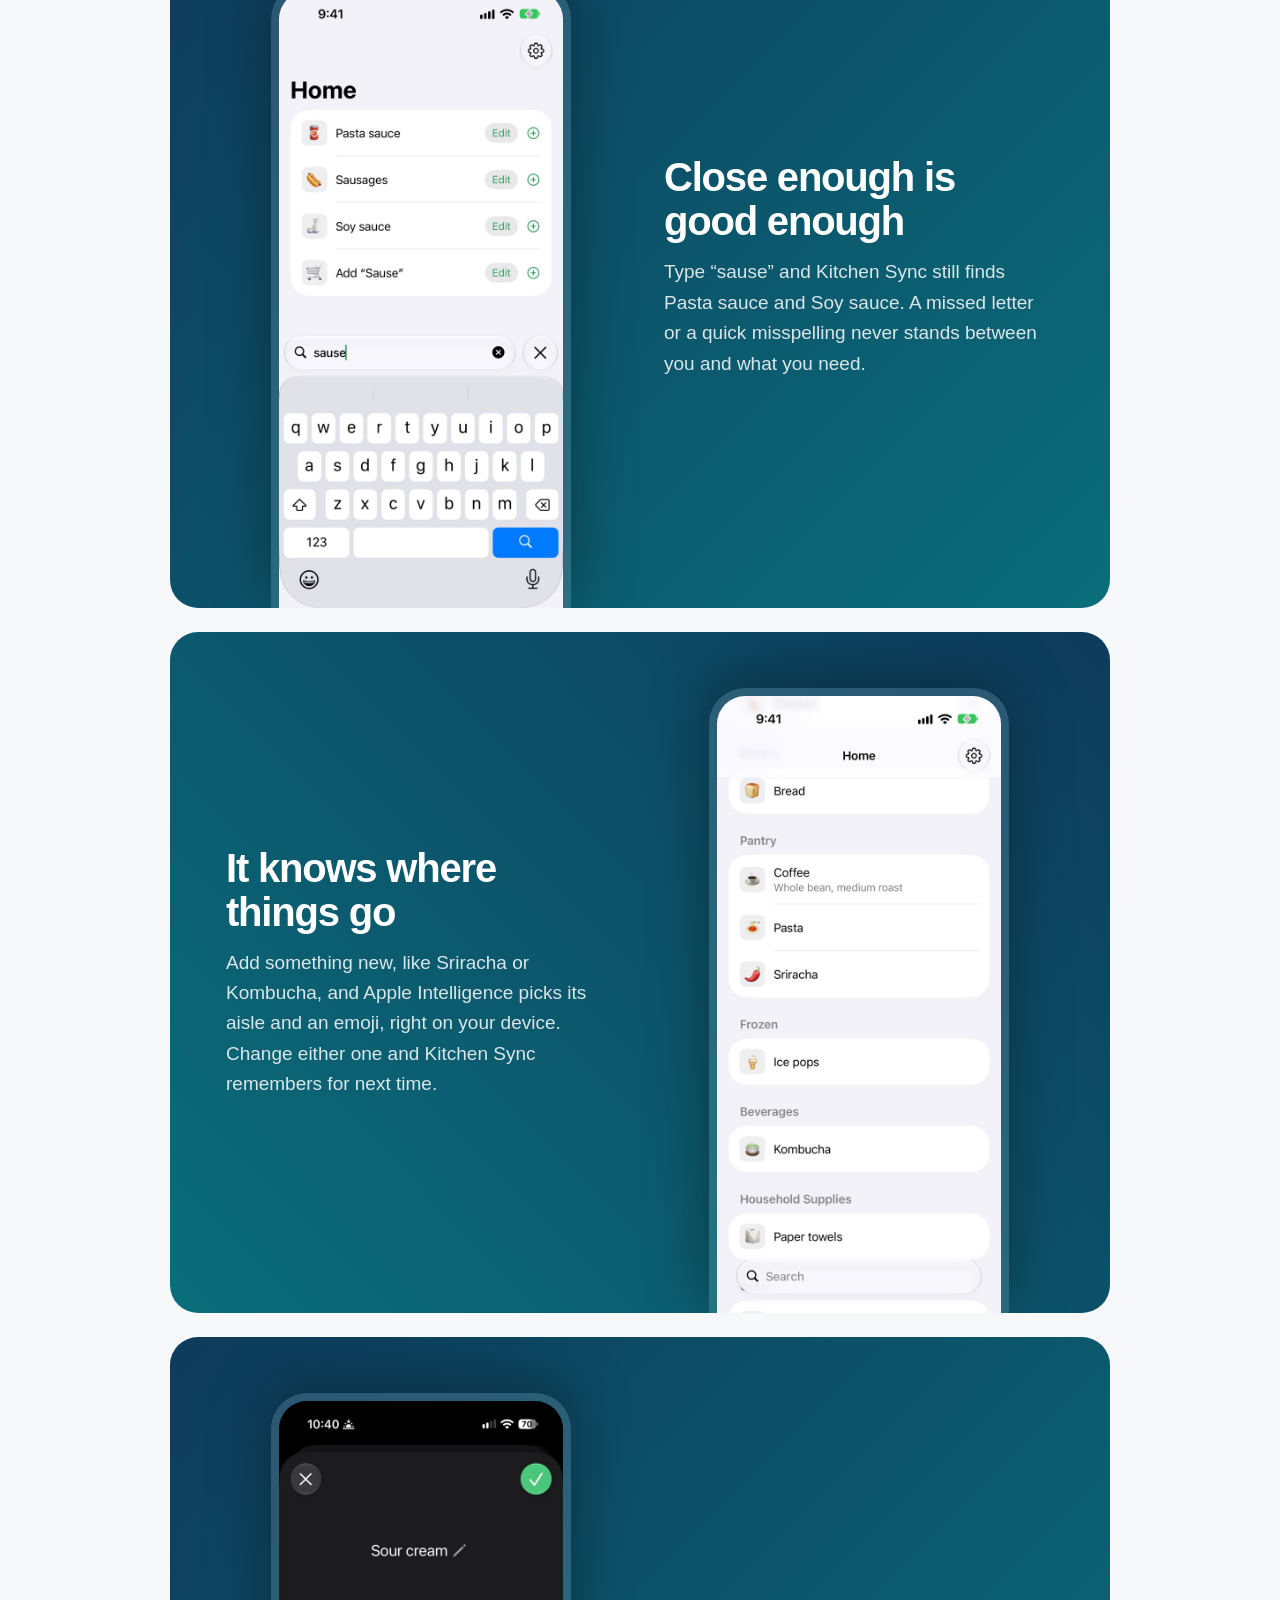
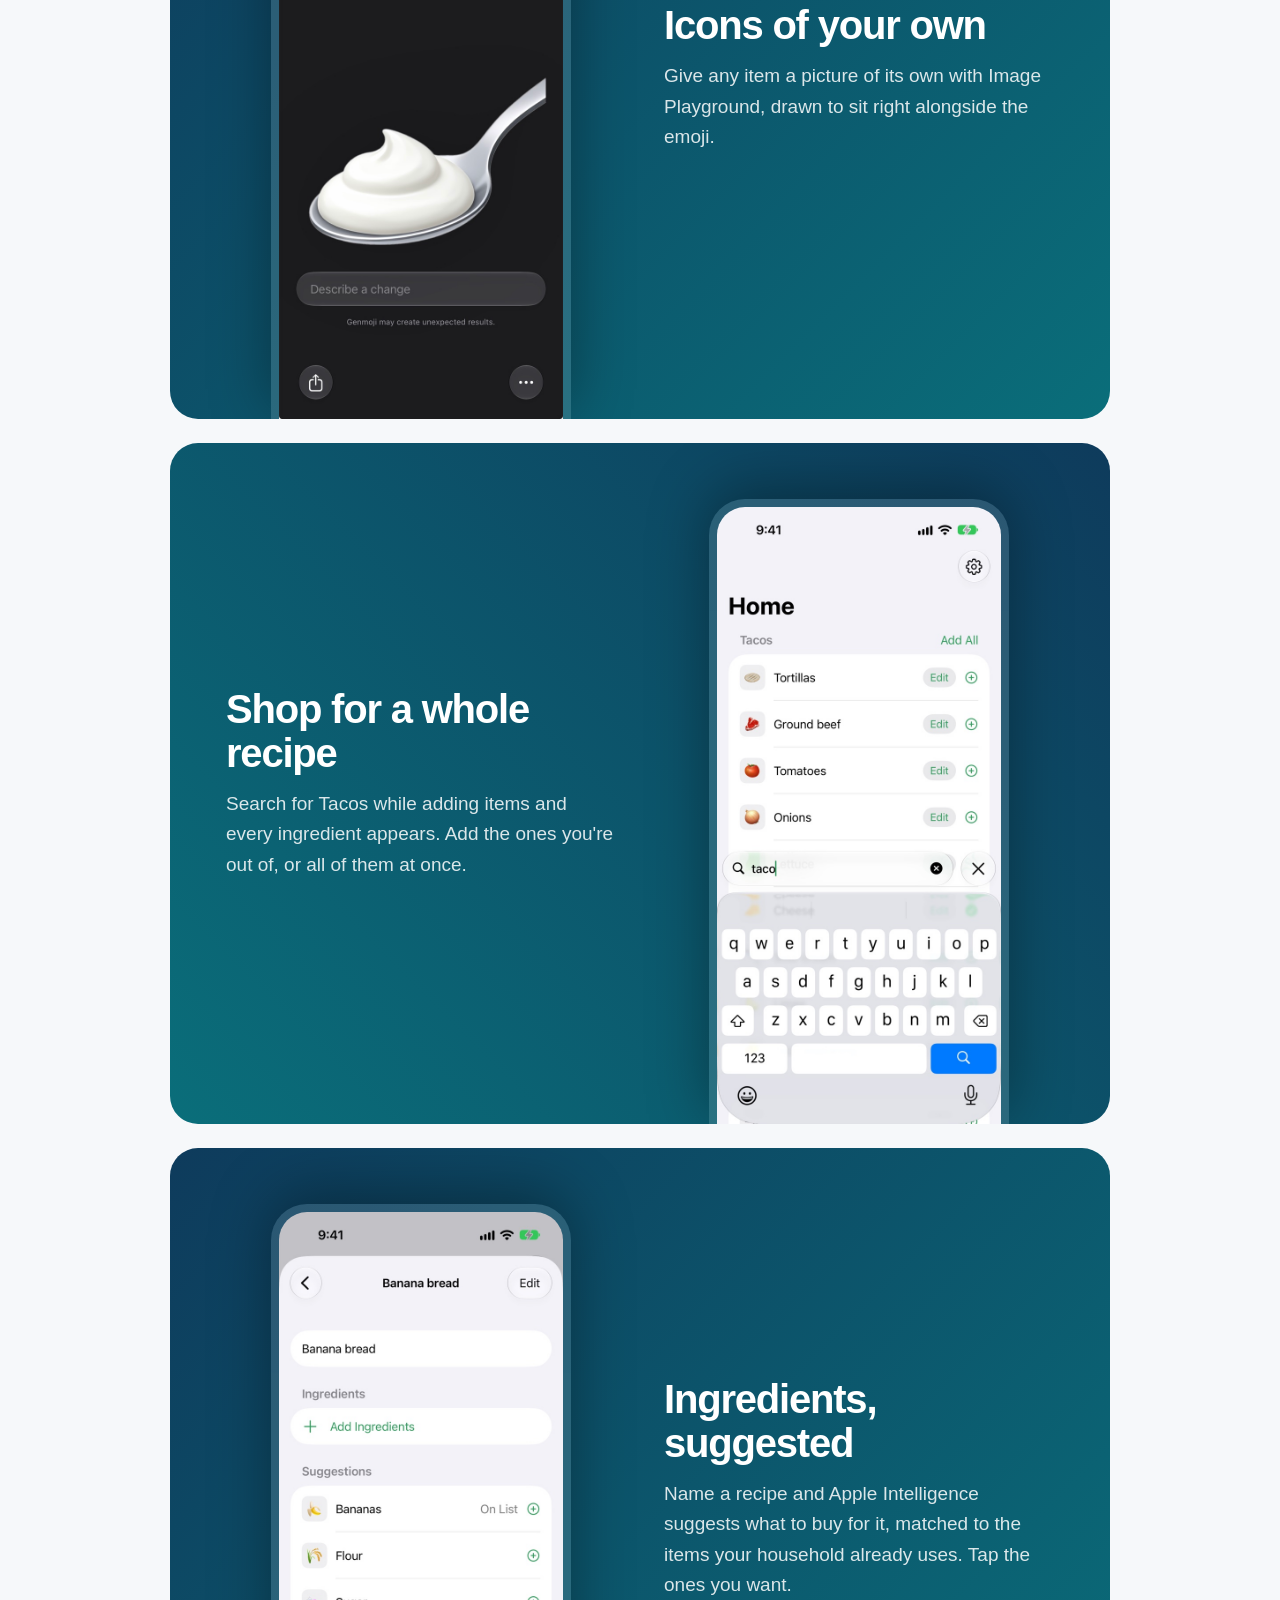
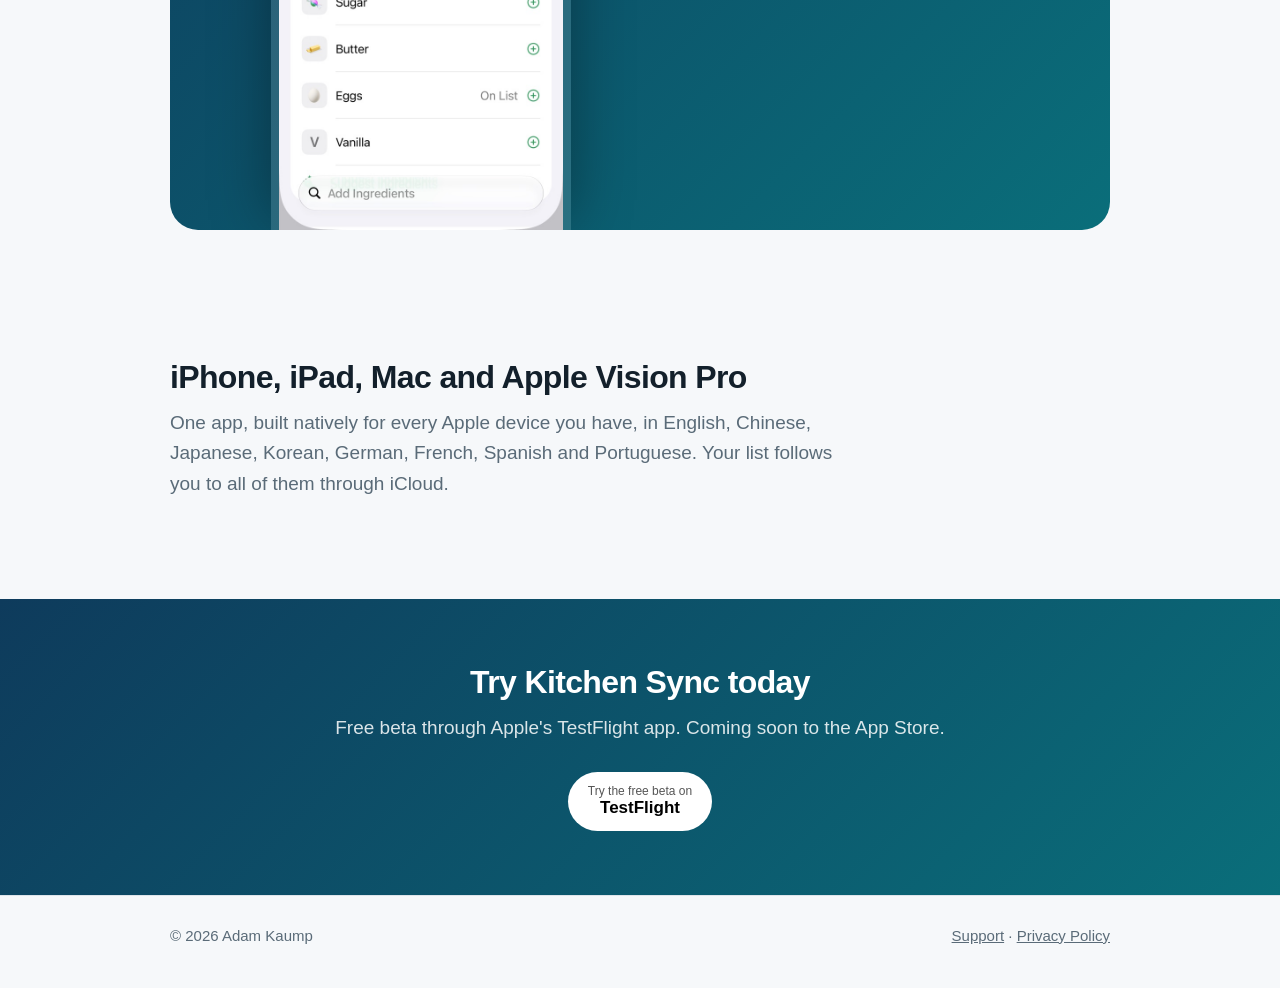
==== commit d1818930: "Remove Support and Privacy links from header nav Co-Authored-By: Claude Opus 5.5 <noreply@anthropic." ====
--- a/kitchen-sync/index.html
+++ b/kitchen-sync/index.html
@@ -13,17 +13,19 @@
   <link rel="icon" href="/assets/favicon.png">
   <link rel="apple-touch-icon" href="/kitchen-sync/images/apple-touch-icon.png">
   <link rel="stylesheet" href="/assets/style.css">
+  <script src="/assets/menu.js" defer></script>
 </head>
 <body>
   <header class="site-header">
     <div class="wrap">
       <a class="brand" href="/">Pink Shirt Friday</a>
-      <nav class="nav">
+      <button class="menu-button" type="button" aria-expanded="false" aria-controls="nav" aria-label="Menu">
+        <svg width="22" height="22" viewBox="0 0 22 22" aria-hidden="true"><path d="M3 6h16M3 11h16M3 16h16" stroke="currentColor" stroke-width="2" stroke-linecap="round"/></svg>
+      </button>
+      <nav class="nav" id="nav">
         <a href="/pinpoint/">Pinpoint</a>
         <a href="/spider-solitaire/">Spider Solitaire</a>
         <a href="/kitchen-sync/" aria-current="page">Kitchen Sync</a>
-        <a href="/support/">Support</a>
-        <a href="/privacy/">Privacy</a>
       </nav>
     </div>
   </header>
--- a/assets/style.css
+++ b/assets/style.css
@@ -61,6 +61,7 @@
 .nav { display: flex; gap: 18px; flex-wrap: wrap; }
 .nav a { color: var(--muted); text-decoration: none; font-size: 15px; }
 .nav a:hover, .nav a[aria-current="page"] { color: var(--text); }
+.menu-button { display: none; }
 
 .hero {
   background: linear-gradient(135deg, var(--ocean-1), var(--ocean-2));
@@ -237,6 +238,20 @@
 .site-footer a { color: var(--muted); }
 
 @media (max-width: 760px) {
+  .site-header .wrap { flex-wrap: wrap; row-gap: 0; }
+  .brand { line-height: 60px; }
+  .menu-button {
+    display: flex;
+    background: none;
+    border: 0;
+    padding: 8px;
+    margin-right: -8px;
+    color: var(--text);
+    cursor: pointer;
+  }
+  .nav { display: none; flex-basis: 100%; flex-direction: column; gap: 0; padding-bottom: 8px; }
+  .menu-button[aria-expanded="true"] + .nav { display: flex; }
+  .nav a { padding: 10px 0; font-size: 17px; border-top: 1px solid var(--line); }
   .hero { padding-top: 48px; }
   .hero .wrap { grid-template-columns: 1fr; gap: 8px; }
   .hero-copy { padding-bottom: 32px; }
